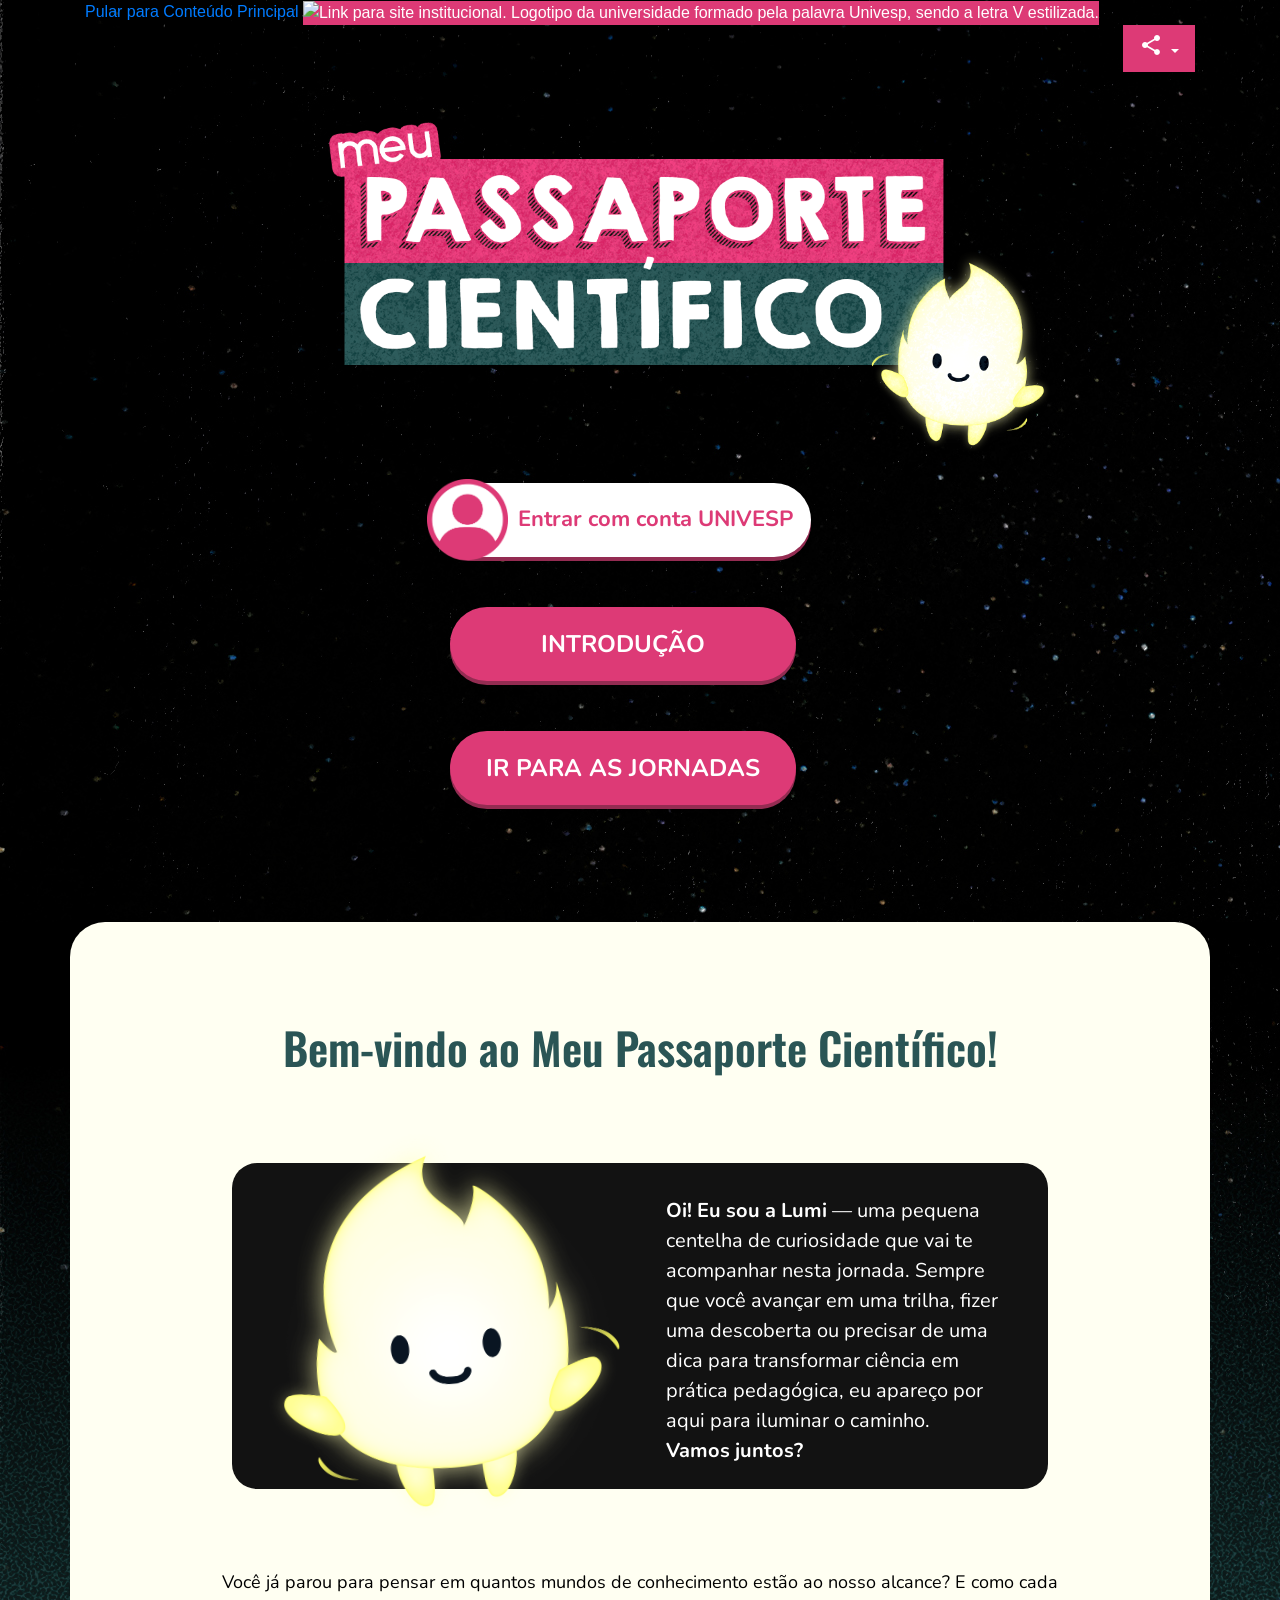
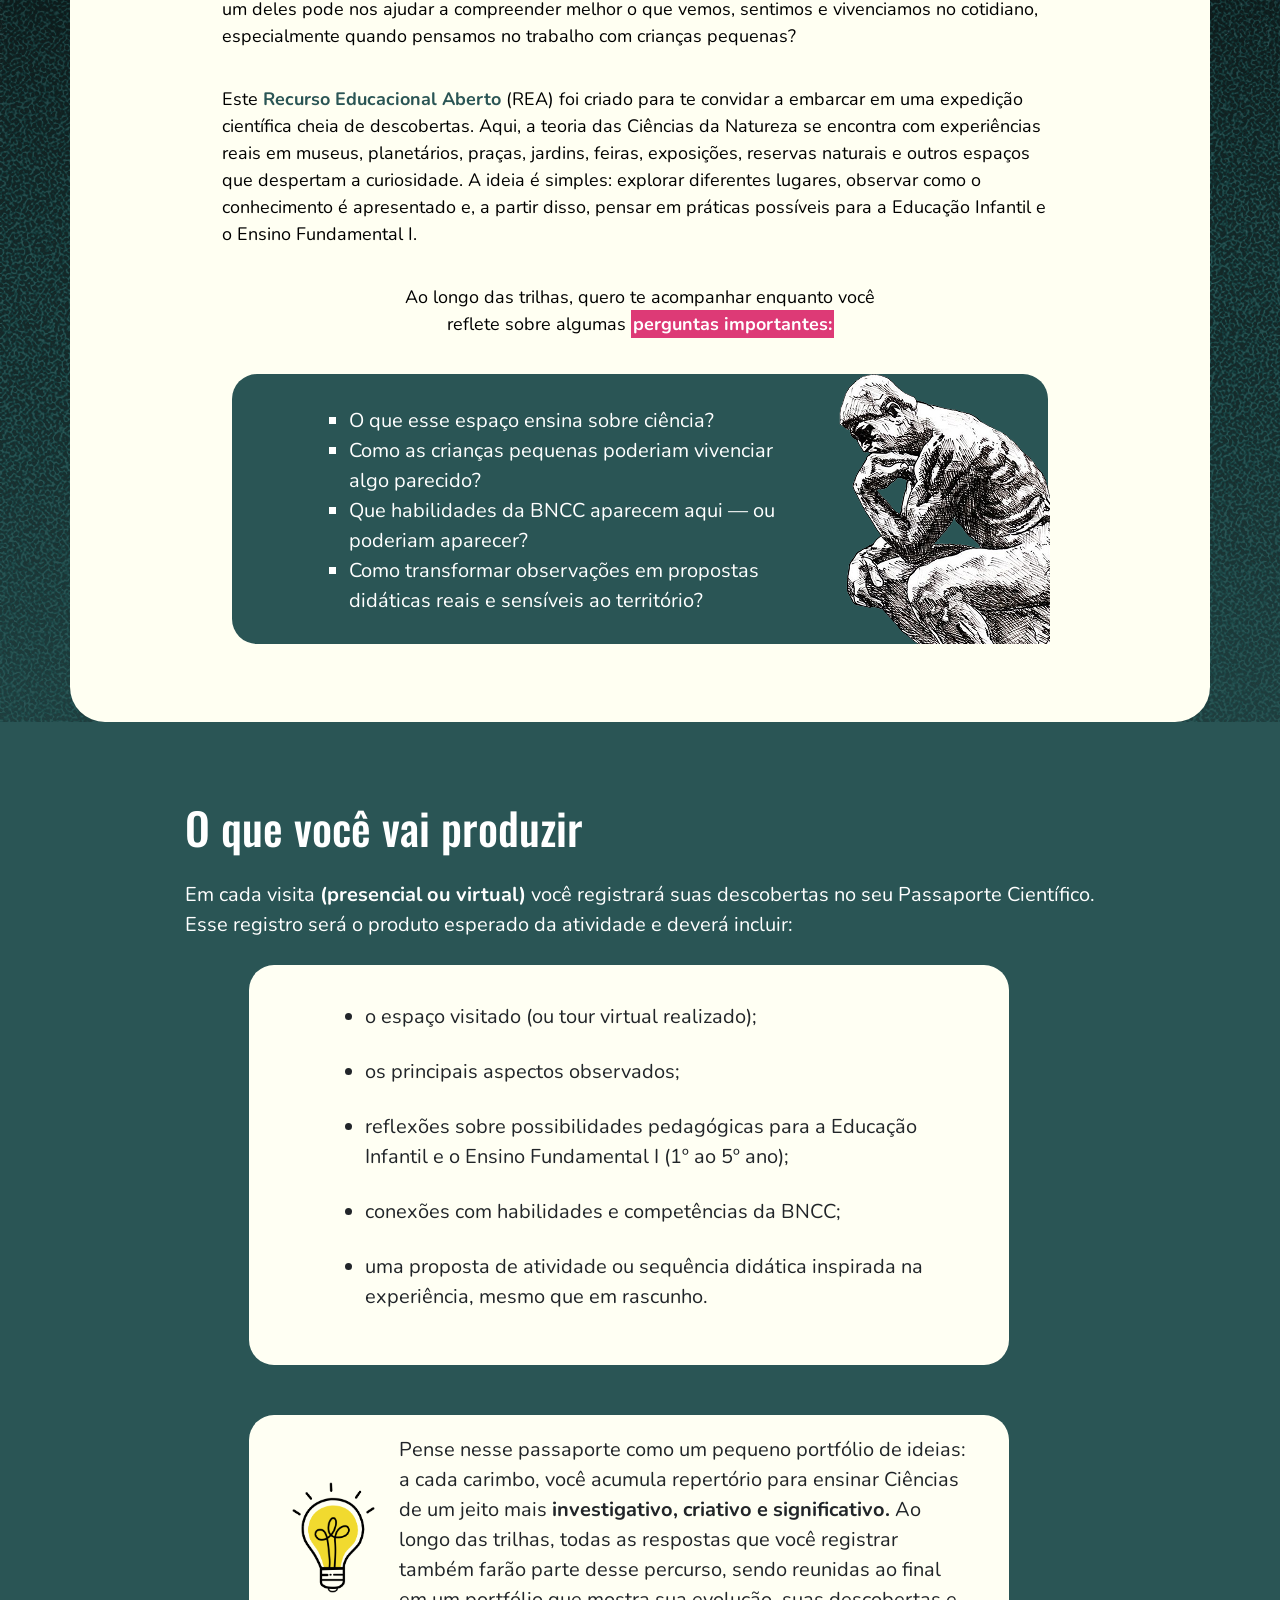
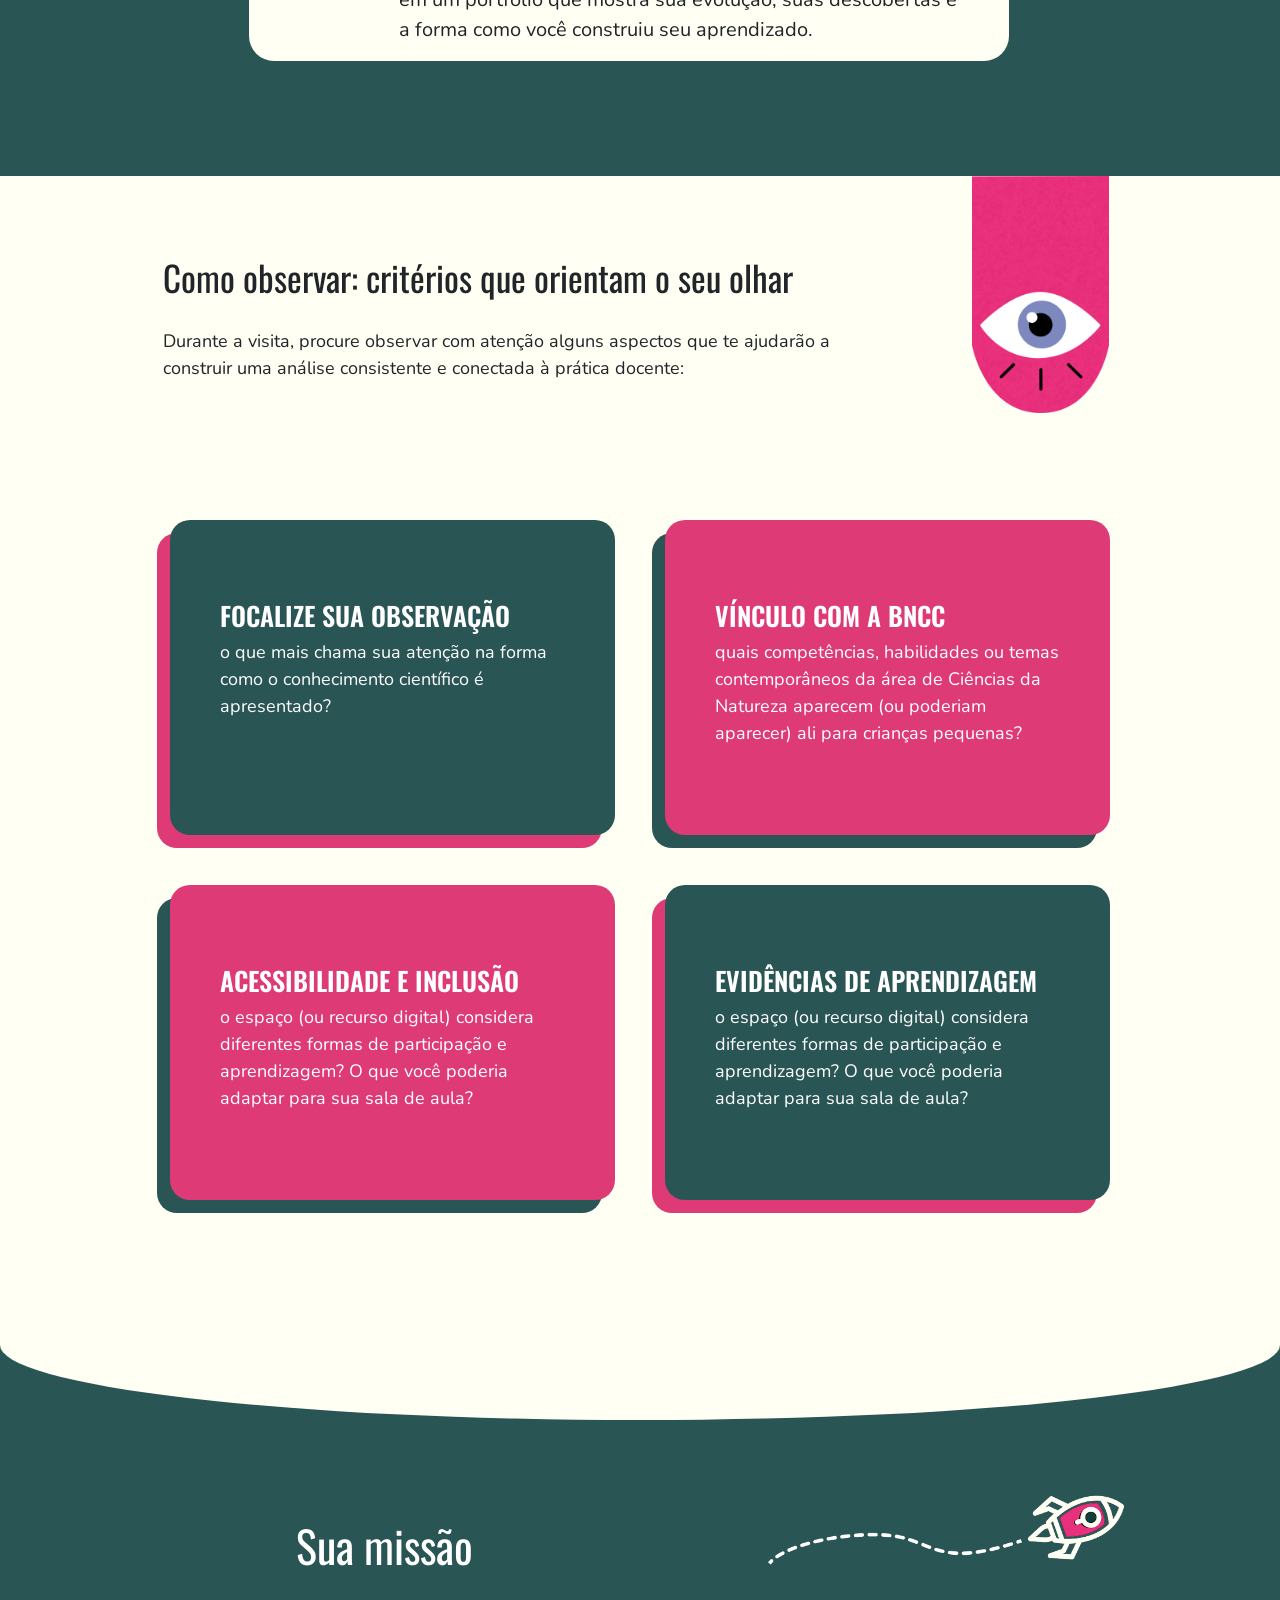
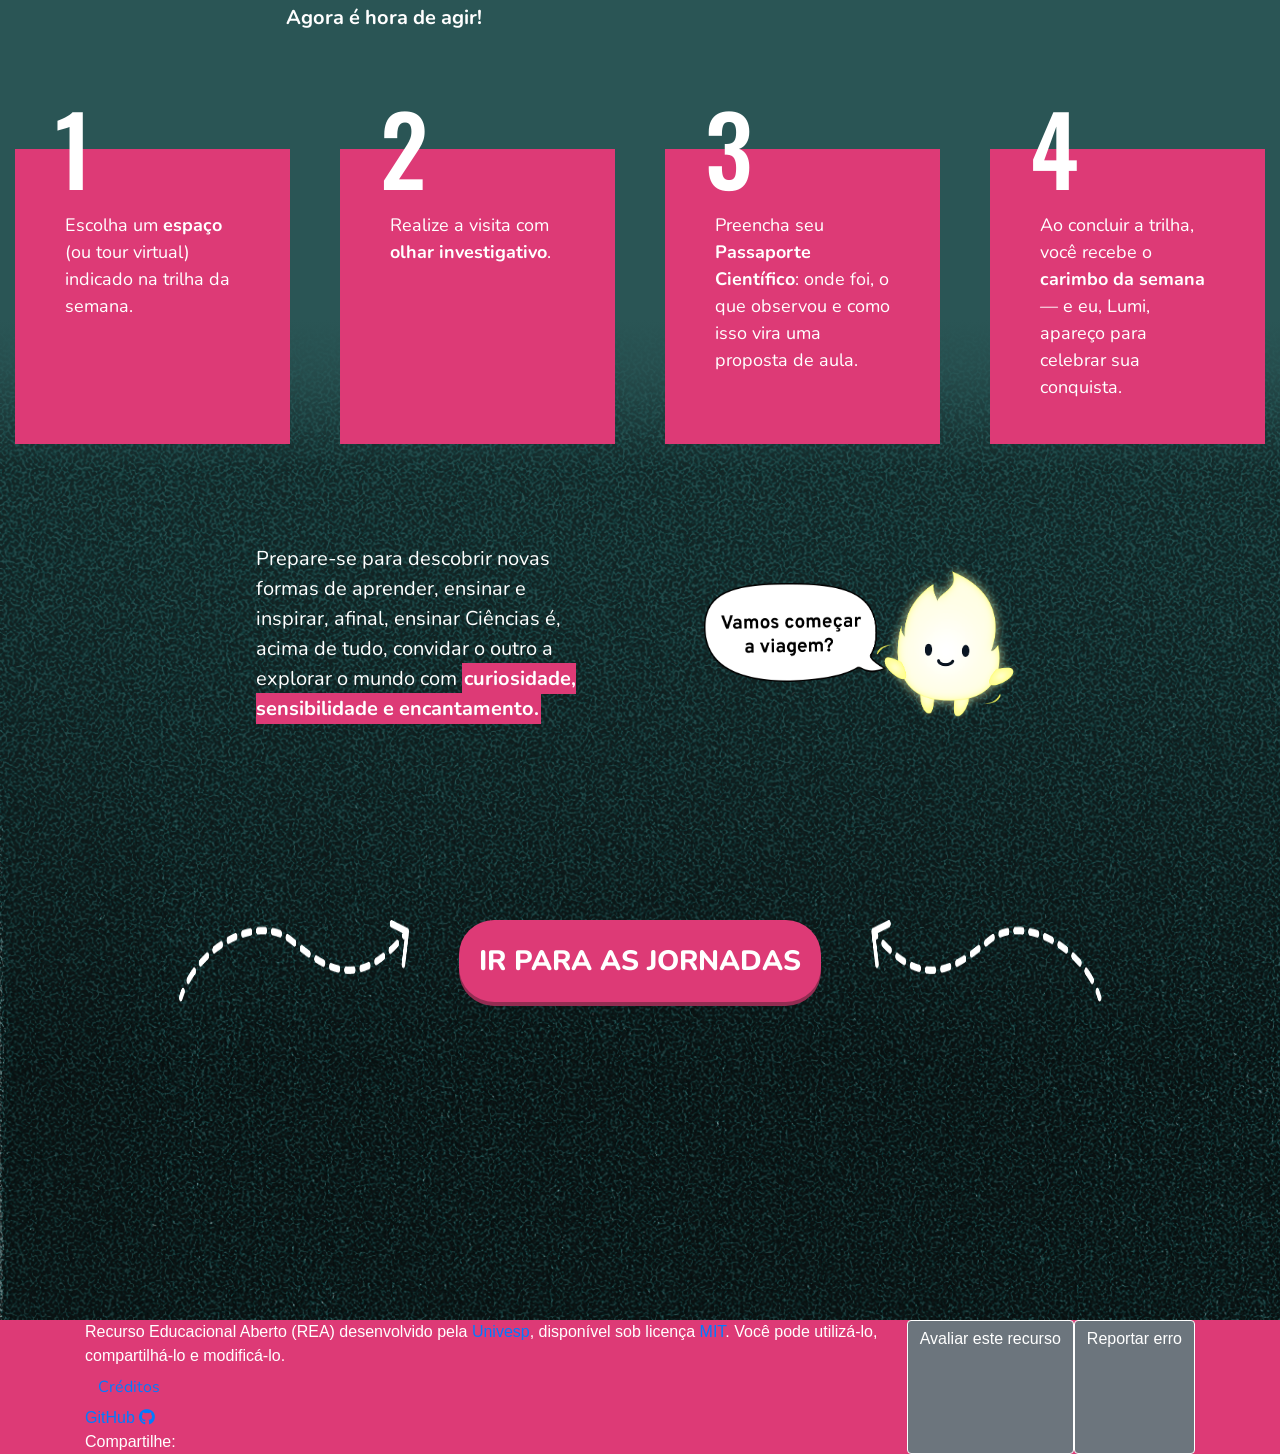
==== index.html @ 9812a824 "Ajuste no texto da página inicial" ====
<!DOCTYPE html>
<html lang="pt-br">
<head>
  <meta charset="utf-8">
  <meta http-equiv="X-UA-Compatible" content="IE=edge">
  <meta name="viewport" content="width=device-width, initial-scale=1">
  <meta property="og:image" content="assets/fb-share.png">
  <meta name="author" content="Univesp">

  <meta name="description" property="og:description"
  content="">

  <title>Univesp | Meu Passaporte Científico</title>

  <link rel="shortcut icon" href="https://apps.univesp.br/common/favicon.ico" type="image/x-icon"/>

  <!-- Arquivos Bootstrap -->
  <link rel="stylesheet" href="https://stackpath.bootstrapcdn.com/bootstrap/4.2.1/css/bootstrap.min.css" integrity="sha384-GJzZqFGwb1QTTN6wy59ffF1BuGJpLSa9DkKMp0DgiMDm4iYMj70gZWKYbI706tWS" crossorigin="anonymous">
  <link rel="stylesheet" href="https://code.jquery.com/ui/1.12.1/themes/smoothness/jquery-ui.css">

  <!-- Ícones por Font Awesome -->
  <link rel="stylesheet" href="https://use.fontawesome.com/releases/v5.6.3/css/all.css" integrity="sha384-UHRtZLI+pbxtHCWp1t77Bi1L4ZtiqrqD80Kn4Z8NTSRyMA2Fd33n5dQ8lWUE00s/" crossorigin="anonymous">
  <!-- Ícones por Material Icons -->
  <link href="https://fonts.googleapis.com/icon?family=Material+Icons" rel="stylesheet">

  <!-- Tipografia institucional por Google Fonts -->
  <link href="https://fonts.googleapis.com/css?family=Barlow:300,400,700|Open+Sans:400,400i,700,700i" rel="stylesheet">
  <link href="https://fonts.googleapis.com/css2?family=Nunito:ital,wght@0,200..1000;1,200..1000&display=swap" rel="stylesheet">
  <link href="https://fonts.googleapis.com/css2?family=Oswald:wght@200..700&display=swap" rel="stylesheet">

  <!-- Compartilhamento por jsSocials -->
  <link type="text/css" rel="stylesheet" href="https://cdn.jsdelivr.net/jquery.jssocials/1.4.0/jssocials.css" />
  <link type="text/css" rel="stylesheet" href="https://cdn.jsdelivr.net/jquery.jssocials/1.4.0/jssocials-theme-minima.css" />

  <!-- Animate CSS. Descomente se for utilizar. Caso contrário, remova. -->
  <!-- <link rel="stylesheet" href="https://apps.univesp.br/common/animate.css"> -->

  <!-- Custom CSS -->
  <link rel="stylesheet" href="https://apps.univesp.br/common/rea-geral-2.1.css">
  <!-- <link rel="stylesheet" href="../common/rea-geral-2.1.css">   -->
  <link rel="stylesheet" href="stylesheets/nav_footer.css">
  <link rel="stylesheet" href="stylesheets/main.css">

</head>

<body class="d-flex flex-column">

  <!-- Utilizar essa DIV caso o REA não se adapte a todos os tamanhos de tela -->
  <!-- <div class="esconder-tela-pequena"> -->

  <!-- Menu -->
  <!--///////////////////////////////////////////////////////////////
  Classe para nav
  - padrão => header estático
  - class="header-dinamico" => header possui posição fixa e é mostrado apenas quando a página está no topo (necessário ajustar padding ou margin superior e inferior do main).
  //////////////////////////////////////////////////////////////////-->
  <!-- <nav class="header-dinamico"> -->
  <nav id="navHeaderPaginaInicial">
    <div class="container">
      <!-- Logo -->
      <div class="logo">
        <a class="pularNavegacao" href="#conteudoPrincipal">Pular para Conteúdo Principal</a>
        <a href="https://univesp.br/" target="_blank">
          <img src="https://apps.univesp.br/common/traco-negativa.svg" alt="Link para site institucional. Logotipo da universidade formado pela palavra Univesp, sendo a letra V estilizada.">
          <!-- outras opções de img src: colorida-negativa.svg, traco-positiva.svg, traco-negativa.svg -->
        </a>
      </div>
      <!-- Compartilhamento -->
      <ul class="nav justify-content-end">
        <li class="nav-item dropdown">
          <a class="nav-link dropdown-toggle" data-toggle="dropdown" href="#" role="button" aria-haspopup="true" aria-expanded="false">
            <i class="material-icons" aria-label="Opções de Compartilhamento">share</i>
          </a>
          <div class="dropdown-menu dropdown-menu-right">
            <div class="sharing"></div>
          </div>
        </li>
      </ul>
    </div>
  </nav>

  <!-- Conteúdo -->
  <main id="conteudoPrincipal">
    <!-- Seu conteúdo -->

    <section id="introducao-inicio">
      <div class="container introducao-inicio__content">
        <img src="assets/introducao/titulo.png" alt="Logo Meu Passaporte Científico">

        <div class="botoes-inicio">
          <div class="botao-login-box">
            <button id="buttonFazerLogin">
              <img src="assets/introducao/icone_login.png" alt="ícone de login">
              <span>Entrar com conta UNIVESP</span>
            </button>
          </div>
          <button id="buttonIntroducao">Introdução</button>
          <button id="buttonJornadas" onclick="vaiParaTelaJornadas()">Ir Para as Jornadas</button>
        </div>
      </div>
    </section>

    <section id="introducao-bemVindo">
      <div class="container box-info">
        <h2>Bem-vindo ao Meu Passaporte Científico!</h2>

        <div class="box-explicativo">
          <img class="lumi-ilustra" src="assets/introducao/lumi_intro.png" alt="ilustração da Lumi">
          <p class="texto-lumi-intro"><b>Oi! Eu sou a Lumi</b> — uma pequena centelha de curiosidade que vai te acompanhar nesta jornada. Sempre que você avançar em uma trilha, fizer uma descoberta ou precisar de uma dica para transformar ciência em prática pedagógica, eu apareço por aqui para iluminar o caminho. 
          <br>
          <b>Vamos juntos?</b></p>
        </div>

        <p style="margin-top: 80px;">Você já parou para pensar em quantos mundos de conhecimento estão ao nosso alcance? E como cada um deles pode nos ajudar a compreender melhor o que vemos, sentimos e vivenciamos no cotidiano, especialmente quando pensamos no trabalho com crianças pequenas?</p>

        <p style="margin-top: 20px;">Este <span style="color: #2A5555; font-weight: bold;">Recurso Educacional Aberto</span> (REA) foi criado para te convidar a embarcar em uma expedição científica cheia de descobertas. Aqui, a teoria das Ciências da Natureza se encontra com experiências reais em museus, planetários, praças, jardins, feiras, exposições, reservas naturais e outros espaços que despertam a curiosidade. A ideia é simples: explorar diferentes lugares, observar como o conhecimento é apresentado e, a partir disso, pensar em práticas possíveis para a Educação Infantil e o Ensino Fundamental I.</p>

        <p style="margin-top: 20px; text-align: center; width: 50%;">Ao longo das trilhas, quero te acompanhar enquanto você reflete sobre algumas <span style="background-color: #DD3A76; color: #FFF; font-weight: bold; padding: 2px;">perguntas importantes:</span></p>

        <div class="box-explicativo" style="background-color: #2A5555; height: 291px; margin-top: 20px; gap: 0;">
          <ul class="lista-bemVindo">
            <li>O que esse espaço ensina sobre ciência?</li>
            <li>Como as crianças pequenas poderiam vivenciar algo parecido?</li>
            <li>Que habilidades da BNCC aparecem aqui — ou poderiam aparecer?</li>
            <li>Como transformar observações em propostas didáticas reais e sensíveis ao território?</li>
          </ul>
          <img class="ilustra-pensante" src="assets/introducao/pensante _intro.png" alt="">
        </div>
      </div>
    </section>

    <section id="introducao-oQueVoceVaiProduzir">
      <div class="section-content">
        <h2>O que você vai produzir</h2>
        <p>Em cada visita <b>(presencial ou virtual)</b> você registrará suas descobertas no seu Passaporte Científico. <br> Esse registro será o produto esperado da atividade e deverá incluir:</p>

        <div class="box-explicativo" id="box-1">
            <ul>
              <li>o espaço visitado (ou tour virtual realizado);</li>
              <li>os principais aspectos observados;</li>
              <li>reflexões sobre possibilidades pedagógicas para a Educação Infantil e o Ensino Fundamental I (1º ao 5º ano);</li>
              <li>conexões com habilidades e competências da BNCC;</li>
              <li>uma proposta de atividade ou sequência didática inspirada na experiência, mesmo que em rascunho.</li>
            </ul>
        </div>

        <div class="box-explicativo" id="box-2">
            <img class="icone-lampada" src="assets/introducao/lampada.png" alt="ícone lâmpada">
            <p>Pense nesse passaporte como um pequeno portfólio de ideias: a cada carimbo, você acumula repertório para ensinar Ciências de um jeito mais <b>investigativo, criativo e significativo.</b> Ao longo das trilhas, todas as respostas que você registrar também farão parte desse percurso, sendo reunidas ao final em um portfólio que mostra sua evolução, suas descobertas e a forma como você construiu seu aprendizado.</p>
        </div>
      </div>
    </section>

    <section id="introducao-criterios">
      <div class="section-content" id="sectionCriterios-content">
        <div class="criterios"> 
          <h2>Como observar: critérios que orientam o seu olhar</h2>
          <p>Durante a visita, procure observar com atenção alguns aspectos que te ajudarão a construir uma análise consistente e conectada à prática docente:</p>
        </div>
      </div>
      <div class="icone-box">
        <img class="icone-olho" src="assets/introducao/olho.png" alt="">
      </div>

      <div class="criterios-cards-container">
        <div class="criterios-cards-item">
          <h3>Focalize sua observação</h3>
          <p>o que mais chama sua atenção na forma como o conhecimento científico é apresentado?</p>
        </div>
        <div class="criterios-cards-item">
          <h3>Vínculo com a BNCC</h3>
          <p>quais competências, habilidades ou temas contemporâneos da área de Ciências da Natureza aparecem (ou poderiam aparecer) ali para crianças pequenas?</p>
        </div>
        <div class="criterios-cards-item">
          <h3>Acessibilidade e inclusão</h3>
          <p>o espaço (ou recurso digital) considera diferentes formas de participação e aprendizagem? O que você poderia adaptar para sua sala de aula?</p>
        </div>
        <div class="criterios-cards-item">
          <h3>Evidências de aprendizagem</h3>
          <p>o espaço (ou recurso digital) considera diferentes formas de participação e aprendizagem? O que você poderia adaptar para sua sala de aula?</p>
        </div>
      </div>
    </section>

    <section id="introducao-suaMissao"> 
      <div class="introducao-buraco"></div>

      <div class="sua-missao-header">
        <div class="sua-missao-header-column1">
          <h2>Sua missão</h2>
          <p>Agora é hora de agir!</p>
        </div>
        <div class="sua-missao-header-column2">
          <img src="assets/introducao/foguete_com_traco.png" alt="">
        </div>
      </div>

      <div class="sua-missao-cards-container">
        <div class="sua-missao-cards-item">
          <h3>1</h3>
          <p>Escolha um <b>espaço</b> (ou tour virtual) indicado na trilha da semana.</p>
        </div>
        <div class="sua-missao-cards-item">
          <h3>2</h3>
          <p>Realize a visita com <b>olhar investigativo</b>.</p>
        </div>
        <div class="sua-missao-cards-item">
          <h3>3</h3>
          <p>Preencha seu <b>Passaporte Científico</b>: onde foi, o que observou e como isso vira uma proposta de aula.</p>
        </div>
        <div class="sua-missao-cards-item">
          <h3>4</h3>
          <p>Ao concluir a trilha, você recebe o <b>carimbo da semana</b> — e eu, Lumi, apareço para celebrar sua conquista. </p>
        </div>
      </div>

      <div class="sua-missao-content-final-container">
        <p>Prepare-se para descobrir novas formas de aprender, ensinar e inspirar, afinal, ensinar Ciências é, acima de tudo, convidar o outro a explorar o mundo com <span style="background-color: #DD3A76; color: #FFF; font-weight: bold; padding: 2px;">curiosidade, sensibilidade e encantamento.</span></p>
        <img src="assets/introducao/balao_com_lumi.png" alt="">
      </div>

      <div class="botao-final-container">
        <img src="assets/introducao/seta.png" alt="">
         <button id="botaoFinalIntroducao">Ir para as jornadas</button> 
        <img src="assets/introducao/seta.png" alt="">
      </div>
    </section>

  </main>

  <!-- RODAPÉ -->
  
  <footer id="footer">
    <!-- components/footer.js -->
  </footer>

  <!-- Fim do rodapé -->

  <!-- Fim da div .esconder-tela-pequena
  Utilizar essa div caso o REA não se adapte a todos os formatos de tela -->
  <!-- </div> -->

  <!-- //////////////////////////////////////////////////////////
  AVISO =+960px
  Utilizar caso o REA possua limitações quanto aos tamanhos de tela
  Caso contrário, deletar
  ///////////////////////////////////////////////////////////////-->
  <!-- <div class= "container d-lg-none text-center">
    <div class="container">
      <a href="https://univesp.br/" target="_blank">
        <img src="https://apps.univesp.br/common/logo-univesp-positivo.svg" alt="Logo da Univesp" height="47px" width="135px" class='img-responsive center-block' style="margin-top:4rem">
      </a>
    </div>
    <img src='https://apps.univesp.br/common/aviso-tela.gif' alt="Computador Animado" height="117px" width="160px" class='img-responsive center-block' style="margin-top:3rem">
    <div style="margin-top:.5rem">
      <p>
        <font style=font-family:"Barlow" color="#3b78d1" 'text-center' size="10rem"><b>OPS!</b></font>
      </p>
      <p>
        <font style=font-family:"Verdana" "text-center" size="3rem">Visualize este recurso em um computador, em janela com largura mínima de 992px.</font>
      </p>
    </div>
  </div> -->

  <!-- CRÉDITOS -->
  <div class="modal fade creditos" id="creditos" tabindex="-1" role="dialog" aria-labelledby="exampleModalCenterTitle" aria-hidden="true">
    <!-- components/creditos.js -->
  </div>

  <!-- Arquivos Bootstrap -->
  <script src="https://code.jquery.com/jquery-3.3.1.min.js" integrity="sha256-FgpCb/KJQlLNfOu91ta32o/NMZxltwRo8QtmkMRdAu8=" crossorigin="anonymous"></script>
  <script src="https://code.jquery.com/ui/1.12.1/jquery-ui.js"></script>
  <script src="https://apps.univesp.br/common/jquery-ui-touch-punch.min.js"></script>
  <script src="https://cdnjs.cloudflare.com/ajax/libs/popper.js/1.14.6/umd/popper.min.js" integrity="sha384-wHAiFfRlMFy6i5SRaxvfOCifBUQy1xHdJ/yoi7FRNXMRBu5WHdZYu1hA6ZOblgut" crossorigin="anonymous"></script>
  <script src="https://stackpath.bootstrapcdn.com/bootstrap/4.2.1/js/bootstrap.min.js" integrity="sha384-B0UglyR+jN6CkvvICOB2joaf5I4l3gm9GU6Hc1og6Ls7i6U/mkkaduKaBhlAXv9k" crossorigin="anonymous"></script>

  <!-- jsSocials -->
  <script type="text/javascript" src="https://cdn.jsdelivr.net/jquery.jssocials/1.4.0/jssocials.min.js"></script>
  <script>
    var share = $(".sharing");
    var page_title = $(document).attr('title');
    var page_url = window.location.href;
    share.jsSocials({
      shares: [
        {
          share: "facebook",
          logo: "fab fa-facebook-f",
        },
        {
          share: "twitter",
          logo: "fab fa-twitter",
        },
        {
          share: "whatsapp",
          logo: "fab fa-whatsapp",
        },
      ],
      url: page_url,
      text: 'Confira o REA ' + page_title + '.',
      showLabel: false,
      showCount: false,
      shareIn: "popup",
    });
  </script>

  <!-- Componentes -->
  <script type="text/javascript" src="components/creditos.js"></script>
  <script type="text/javascript" src="components/footer.js"></script>

   <!-- Custom JS -->
   <script type="text/javascript" src="javascripts/index.js"></script>
   <script type="text/javascript" src="javascripts/events-components.js"></script>
 
</body>

</html>
---- stylesheets/nav_footer.css ----
/* HEADER */

#navHeaderPaginaInicial {
  background-image: url(../assets/arquivos_gerais_semanas/bg_inicio_encerramento.jpg);
}

nav .logo img {
  background-color: #DD3A76 !important;
  color: #fff;
}

/* Botão Pular para Conteúdo Principal */
nav .logo .pularNavegacao {}

/* Caixa do Logotipo + Botão de compartilhamento */
/* nav .logo img,
nav .nav-link  {
  background-color: red;
} */

/* Botão de compartilhamento */
nav .nav-link {
  background-color: #DD3A76 !important;
  color: #fff;
}
nav .nav-link:focus,
nav .nav-link:hover,
nav .nav-link[aria-expanded="true"] {
  background-color: #DD3A76 !important;
  color: #fff;
}

/* FOOTER */
/* Cores de fonte + contornos */
 footer, footer .sharing i {
  background-color: #DD3A76;
  color: #FFF;
}
footer .cred-rea>div:not(:first-child) {
  border-left-color: #FFF;
}
footer .aval-rea .btn-secondary {
  border-color: #FFF;
}
@media (max-width: 1199.98px) {
  footer .sharing i {
    background-color: transparent;
    color:  white;
  }
} 
footer .aval-rea .btn-secondary:hover,
footer .aval-rea .btn-secondary:focus {}

/* Cor do ícone de compartilhamento dentro dos círculos. Ajustar para mesma cor do fundo quando utilizado background diferente do padrão ou transparente. */
/* @media (max-width: 1199.98px) {
  footer .sharing i {
    color:  red;
  } */
---- stylesheets/main.css ----
p, li, ul, button {
  font-family: "Nunito", sans-serif;
}

h1, h2, h3, h4, h5, h6 {
  font-family: 'Oswald', sans-serif;
}

#introducao-inicio, #encerramento-nao-finalizado {
  background-image: url(../assets/arquivos_gerais_semanas/bg_inicio_encerramento.jpg);
  width: 100%;
  height: 850px;
}

.introducao-inicio__content {
  display: flex;
  flex-direction: column;
  justify-content: center;
  align-items: center;
}

.introducao-inicio__content > img {
  width: 65%;
  margin-left: 100px;
  margin-top: 50px;
}

.botoes-inicio {
  display: flex;
  flex-direction: column;
  gap: 50px 0;
  margin-top: 30px;
}

.botoes-inicio > button {
  font-family: "Nunito", sans-serif;
  font-size: 24px;
  width: 346px;
  height: 74px;
  border-radius: 50px;
  background-color: #DD3A76;
  color: #FFF;
  text-transform: uppercase;
  font-weight: bold;
  cursor: pointer;
  transition: all 0.2s ease;
  box-shadow: 0 4px 0 #942C52;
  border: none;
  outline: none;
}

.botoes-inicio > button:hover {
  transform: translateY(-2px);
  box-shadow: 0 6px 0 #942C52;
}

.botoes-inicio > button:active {
  transform: translateY(4px);
  box-shadow: 0 0 0 #942C52;
}

#buttonFazerLogin {
  display: flex;
  align-items: center;
}

#buttonFazerLogin > img {
  width: 22%;
  position: relative;
  left: -10px;
}

.botao-login-box { 
  margin-left: -5%;
}

.botao-login-box > button {
  font-family: "Nunito", sans-serif;
  font-size: 22px;
  width: 380px;
  height: 74px;
  border-radius: 50px;
  background-color: #FFF;
  color: #DD3A76;
  font-weight: bold;
  cursor: pointer;
  transition: all 0.2s ease;
  box-shadow: 0 4px 0 #942C52;
  border: none;
  outline: none;
}

.botao-login-box > button:hover {
  transform: translateY(-2px);
  box-shadow: 0 6px 0 #942C52;
}

.botao-login-box > button:active {
  transform: translateY(4px);
  box-shadow: 0 0 0 #942C52;
}

#introducao-bemVindo {
  background-image: url(../assets/introducao/bg1_intro.jpg);
  width: 100%;
  height: 1400px;
  display: flex;
  flex-direction: column;
  align-items: center;
  justify-content: center;
}

.box-info {
  width: 100%;
  height: 1400px;
  background-color: #FFFFF2;
  border-radius: 35px;
  padding: 100px;
  display: flex;
  flex-direction: column;
  align-items: center;
}

.box-info > h2 {
  font-size: 44px;
  color: #2A5555;
  font-weight: 600;
}

.box-explicativo {
  width: 815.8px;
  height: 326.92px;
  background-color: #121212;
  border-radius: 25px;
  margin-top: 80px;
  display: flex;
  align-items: center;
  justify-content: center;
  gap: 50px;
}

.box-explicativo > .lumi-ilustra {
  width: 352.81px;
  height: 385.76px;
  transform: rotate(-4.66deg);
}

.box-explicativo > .texto-lumi-intro {
  font-size: 20px;
  width: 350px;
  height: 269.93px;
  color: #FFF;
  margin-top: 25px;
}

.box-info > p{
  font-size: 18px;
  color: #000000;
  width: 89%;
}

.lista-bemVindo {
  list-style-type: square;
  font-family: "Nunito", sans-serif;
  font-size: 20px;
  color: #FFF;
  width: 500px;
  margin-top: 20px;
  margin-left: 50px;
}

.ilustra-pensante {
  width: 211px;
  height: 270px;
  position: relative;
  left: 30px;
}

#introducao-oQueVoceVaiProduzir {
  background-color: #2A5555;
  width: 100%;
  height: auto;
  padding: 80px 0 115px 0;
  display: flex;
  flex-direction: column;
  justify-content: center;
  align-items: center;
}

.section-content > h2 {
  font-size: 44px;
  color: #FFF;
  margin: 0 !important;
}

.section-content > p {
  color: #FFF;
  margin-top: 25px;
  font-size: 20px;
}

.section-content > .box-explicativo > ul {
  width: 80%;
}

.section-content > .box-explicativo > ul > li {
  font-size: 20px;
}

.section-content > .box-explicativo > ul > li:not(:last-child) {
  margin-bottom: 25px;
}

.icone-lampada {
  width: 12%;
}

#box-1 {
  background-color: #FFFFF3; 
  width: 760px; 
  height: 400px; 
  margin-top: 25px; 
  gap: 0; 
  margin-left: 7%;
}

#box-2 {
  background-color: #FFFFF3; 
  width: 760px; 
  height: auto; 
  margin-top: 50px; 
  gap: 0 20px; 
  margin-left: 7%; 
  display: flex;
}

#box-2 > p {
  font-size: 20px;
  width: 75%;
  margin-top: 20px;
}

#introducao-criterios {
  background-color: #FFFFF3;
  width: 100%;
  height: auto;
  padding: 80px 0 120px 0;
  display: flex;
  flex-direction: column;
  justify-content: center;
  align-items: center;
}

.icone-box{
  text-align: right;
  position: relative;
  left: 10%;
  bottom: 222px;
}

.icone-olho {
  width: 20%;
}

.criterios {
  margin-left: 10%;
}

.criterios > h2 {
  font-weight: 400;
  font-size: 35px;
}

.criterios > p{
  font-size: 18px;
  width: 65%;
  margin-top: 30px;
}

.criterios-cards-container {
  display: flex;
  flex-wrap: wrap;
  gap: 50px;
  justify-content: center;
  max-width: 1000px;
  margin: -115px auto 0 auto;
}

.criterios-cards-item {
  display: flex;
  flex-direction: column;
  width: calc(50% - 15px);
  max-width: 445px;
  height: 315px;
  padding: 80px 50px;
  border-radius: 20px;
  box-sizing: border-box;
}

.criterios-cards-item:nth-child(1), .criterios-cards-item:nth-child(4) {
  background-color: #2A5555;
  box-shadow: -13px 13px 0 0 #DD3A76;
}
.criterios-cards-item:nth-child(2), .criterios-cards-item:nth-child(3) {
  background-color: #DD3A76;
  box-shadow: -13px 13px 0 0 #2A5555;
}

.criterios-cards-item > h3 {
  color: #FFF;
  font-size: 26px;
  text-transform: uppercase;
  font-weight: 600;
}

.criterios-cards-item > p {
  color: #FFF;
  font-size: 18px;
}

#introducao-suaMissao {
  width: 100%;
  height: 1600px;
  position: relative;
  background-color: #2A5555;
  padding: 100px 0 0 0;
  display: flex;
  flex-direction: column;
}

#introducao-suaMissao::before {
  content: '';
  position: absolute;
  top: 0;
  left: 0;
  width: 100%;
  height: 100%;
  background: linear-gradient(
    rgba(42, 85, 85, 1) 600px, 
    rgba(42, 85, 85, 0.8) 650px,
    rgba(42, 85, 85, 0.4) 700px,
    rgba(42, 85, 85, 0) 750px  
  );
  z-index: 1;
  pointer-events: none;
}

#introducao-suaMissao::after {
  content: '';
  position: absolute;
  top: 0;
  left: 0;
  width: 100%;
  height: 100%;
  background-image: url(../assets/introducao/bg2_intro.jpg);
  background-size: cover;
  transform: scaleY(-1);
  z-index: 0;
}

.sua-missao-header {
  position: relative;
  z-index: 2;
  color: #FFF;
  display: flex;
  justify-content: space-between;
  width: 100%;
  margin-top: 100px;
}

.sua-missao-header-column1 {
  width: 60%;
  text-align: center;
}

.sua-missao-header-column1 > h2 {
  font-size: 44px;
  font-weight: 400;
}

.sua-missao-header-column1 > p {
  font-size: 20px;
  margin-top: 30px;
  font-weight: 700;
}

.sua-missao-header-column2 {
  width: 40%;
}

.sua-missao-header-column2 > img {
  width: 70%;
  margin-top: -50px;
}

.sua-missao-cards-container {
  display: flex;
  gap: 0 50px;
  z-index: 2;
  justify-content: center;
  margin-top: 100px;
}

.sua-missao-cards-item {
  background-color: #DD3A76;
  color: #FFF;
  width: 275px;
  height: 295px;
}

.sua-missao-cards-item > h3 {
  font-size: 6em;
  padding: 0 40px;
  margin-top: -60px;
}

.sua-missao-cards-item > p {
  font-size: 18px;
  padding: 0 50px;
}


.introducao-buraco {
  position: absolute;
  top: -100px;
  left: 0;
  width: 100%;
  height: 200px;
  background: #FFFFF3;
  border-radius: 0 0 100% 100% / 0 0 150px 150px;
  z-index: 10;
  pointer-events: none;
}

.sua-missao-content-final-container {
  z-index: 2;
  color: #FFF;
  display: flex;
  justify-content: center;
  gap: 0 10%;
  margin-top: 100px;
  align-items: center;
}

.sua-missao-content-final-container > p {
  font-size: 20px;
  width: 25%;
}

.sua-missao-content-final-container > img {
  width: 25%;
}

.botao-final-container {
  z-index: 2;
  display: flex;
  justify-content: center;
  gap: 0 50px;
  margin-top: 180px;
}

.botao-final-container > img {
  width: 18%;
}

.botao-final-container > img:last-child {
  transform: scaleX(-1);
}

.botao-final-container > button {
  outline: none;
  border: 0;
  background-color: #DD3A76;
  color: #FFF;
  text-transform: uppercase;
  font-size: 28px;
  padding: 20px;
  border-radius: 35px;
  cursor: pointer;
  font-weight: 800;
  transition: all 0.2s ease;
  box-shadow: 0 4px 0 #942C52;
}

.botao-final-container > button:hover {
  transform: translateY(-2px);
  box-shadow: 0 6px 0 #942C52;
}

.botao-final-container > button:active {
  transform: translateY(4px);
  box-shadow: 0 0 0 #942C52;
}


/* MEDIA QUERYS */
@media (max-width: 1199px) {
  .box-info {
    height: 1450px;
  }

  #introducao-bemVindo {
    height: 1440px;
  }
}
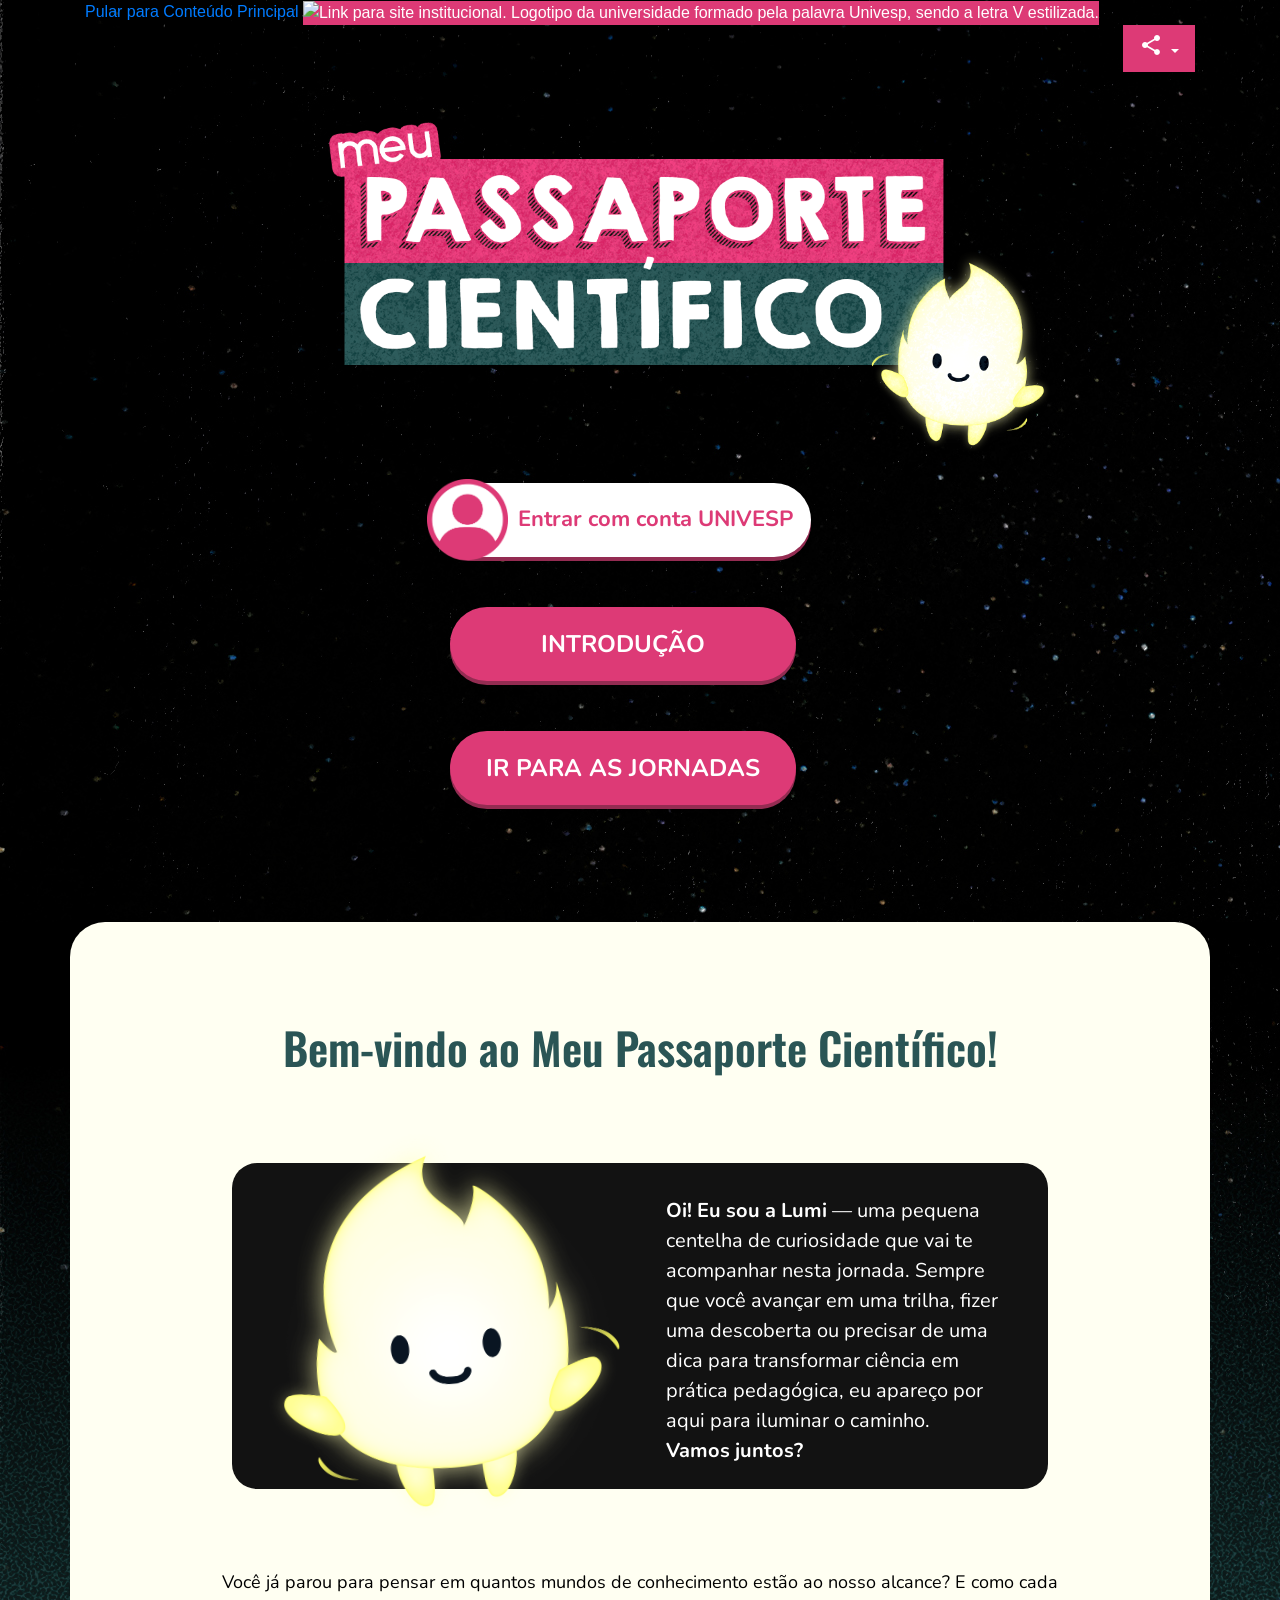
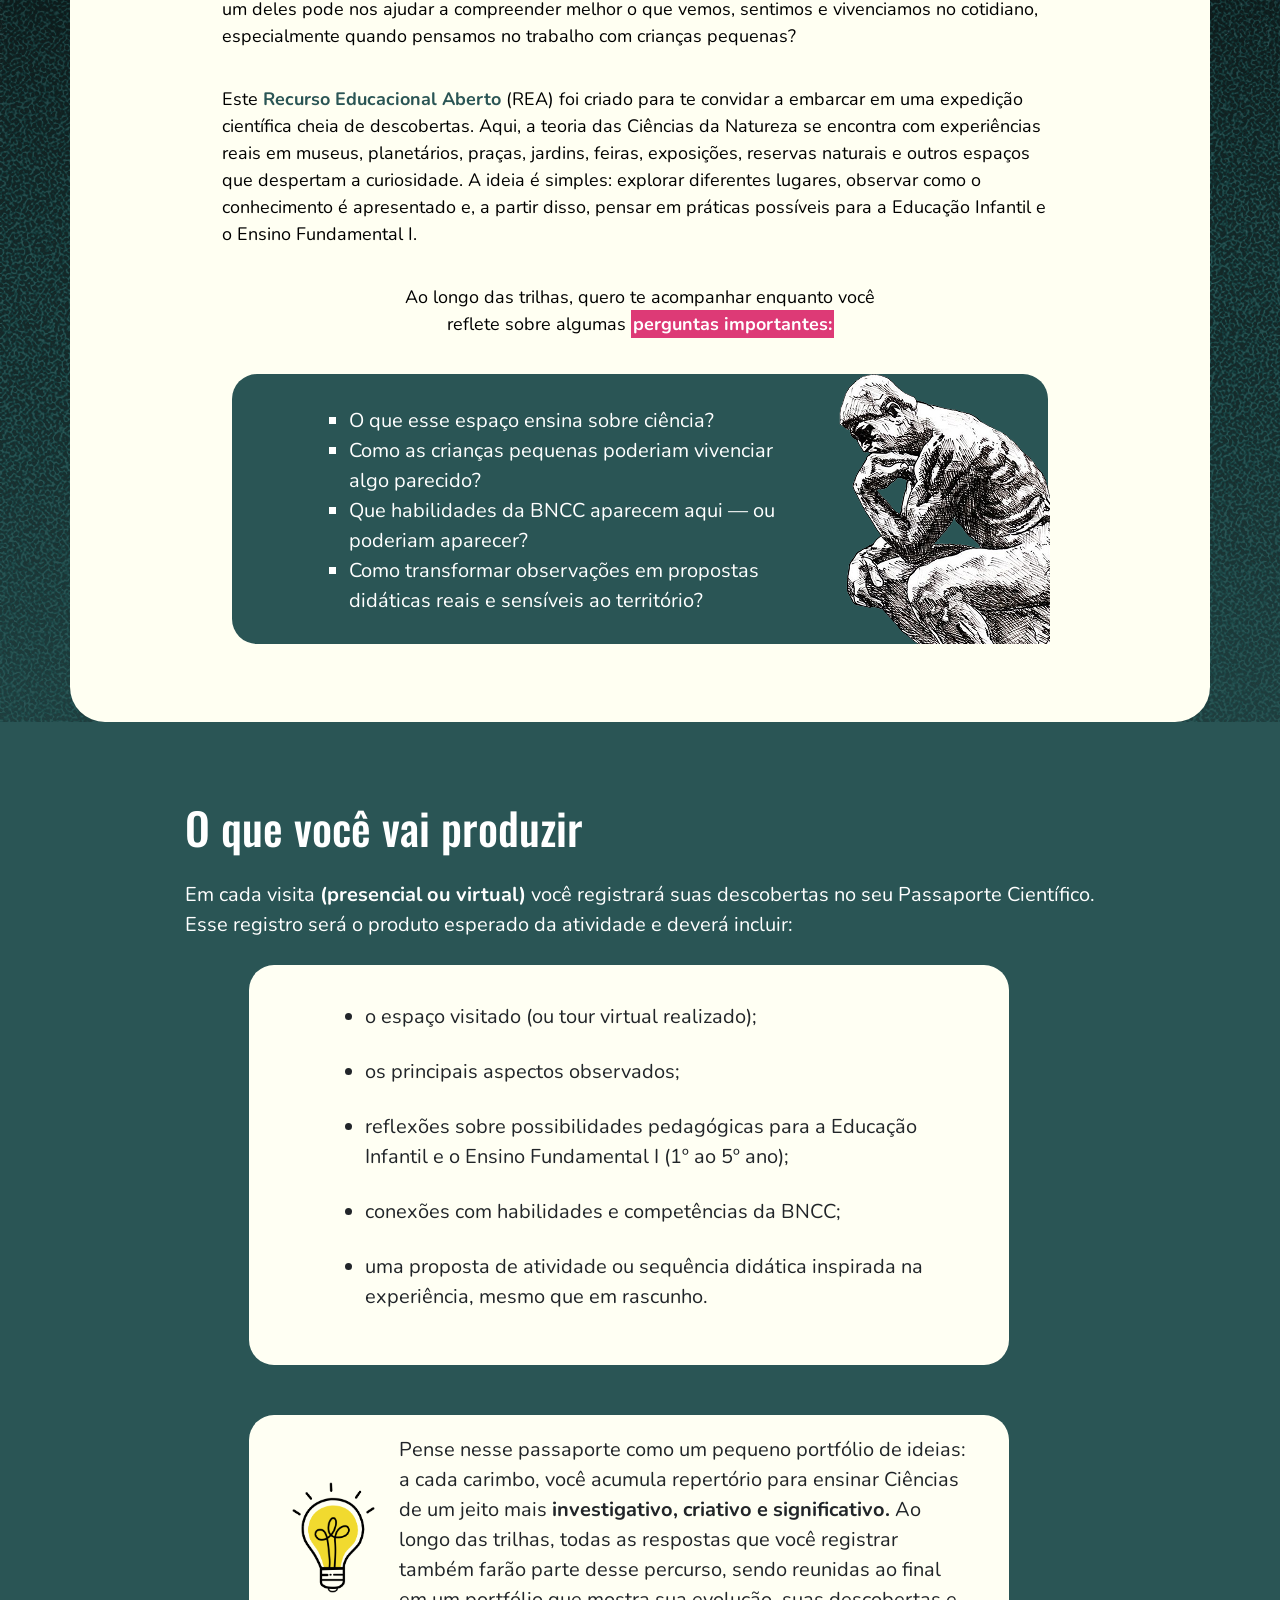
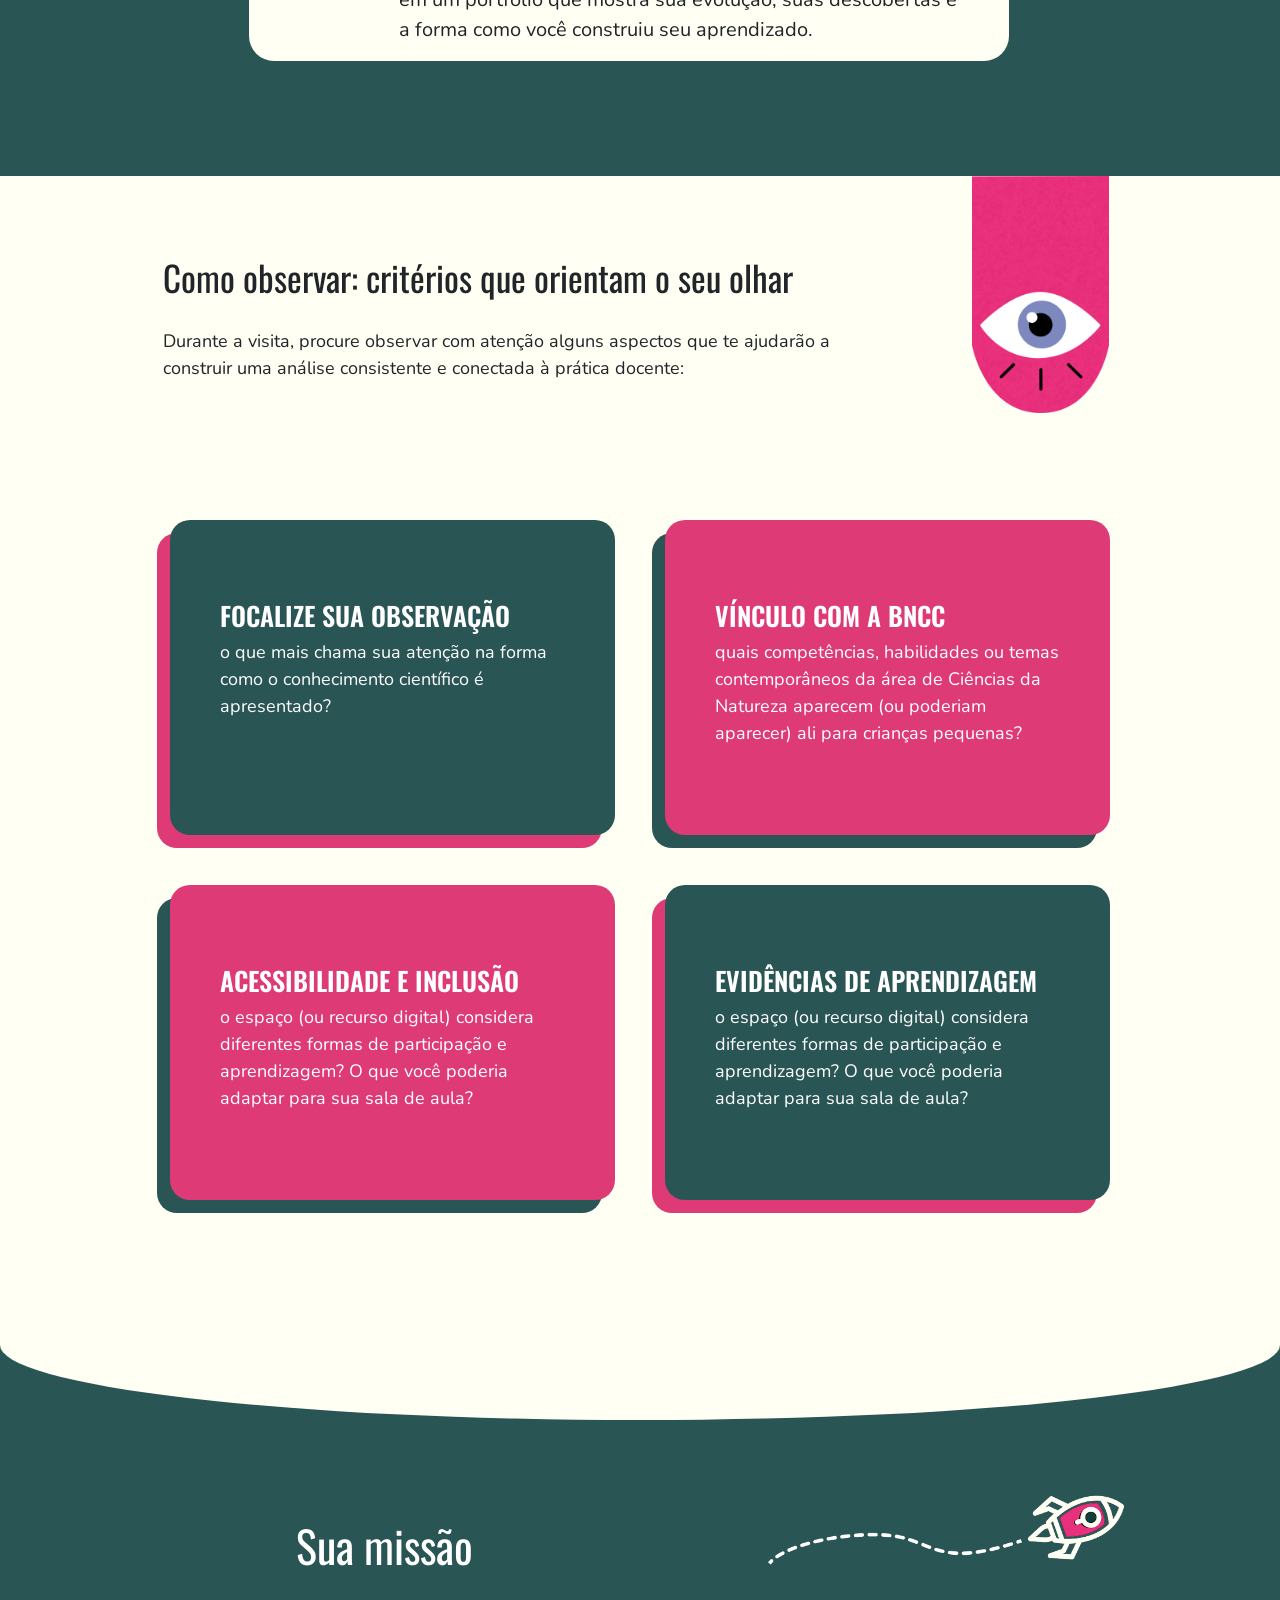
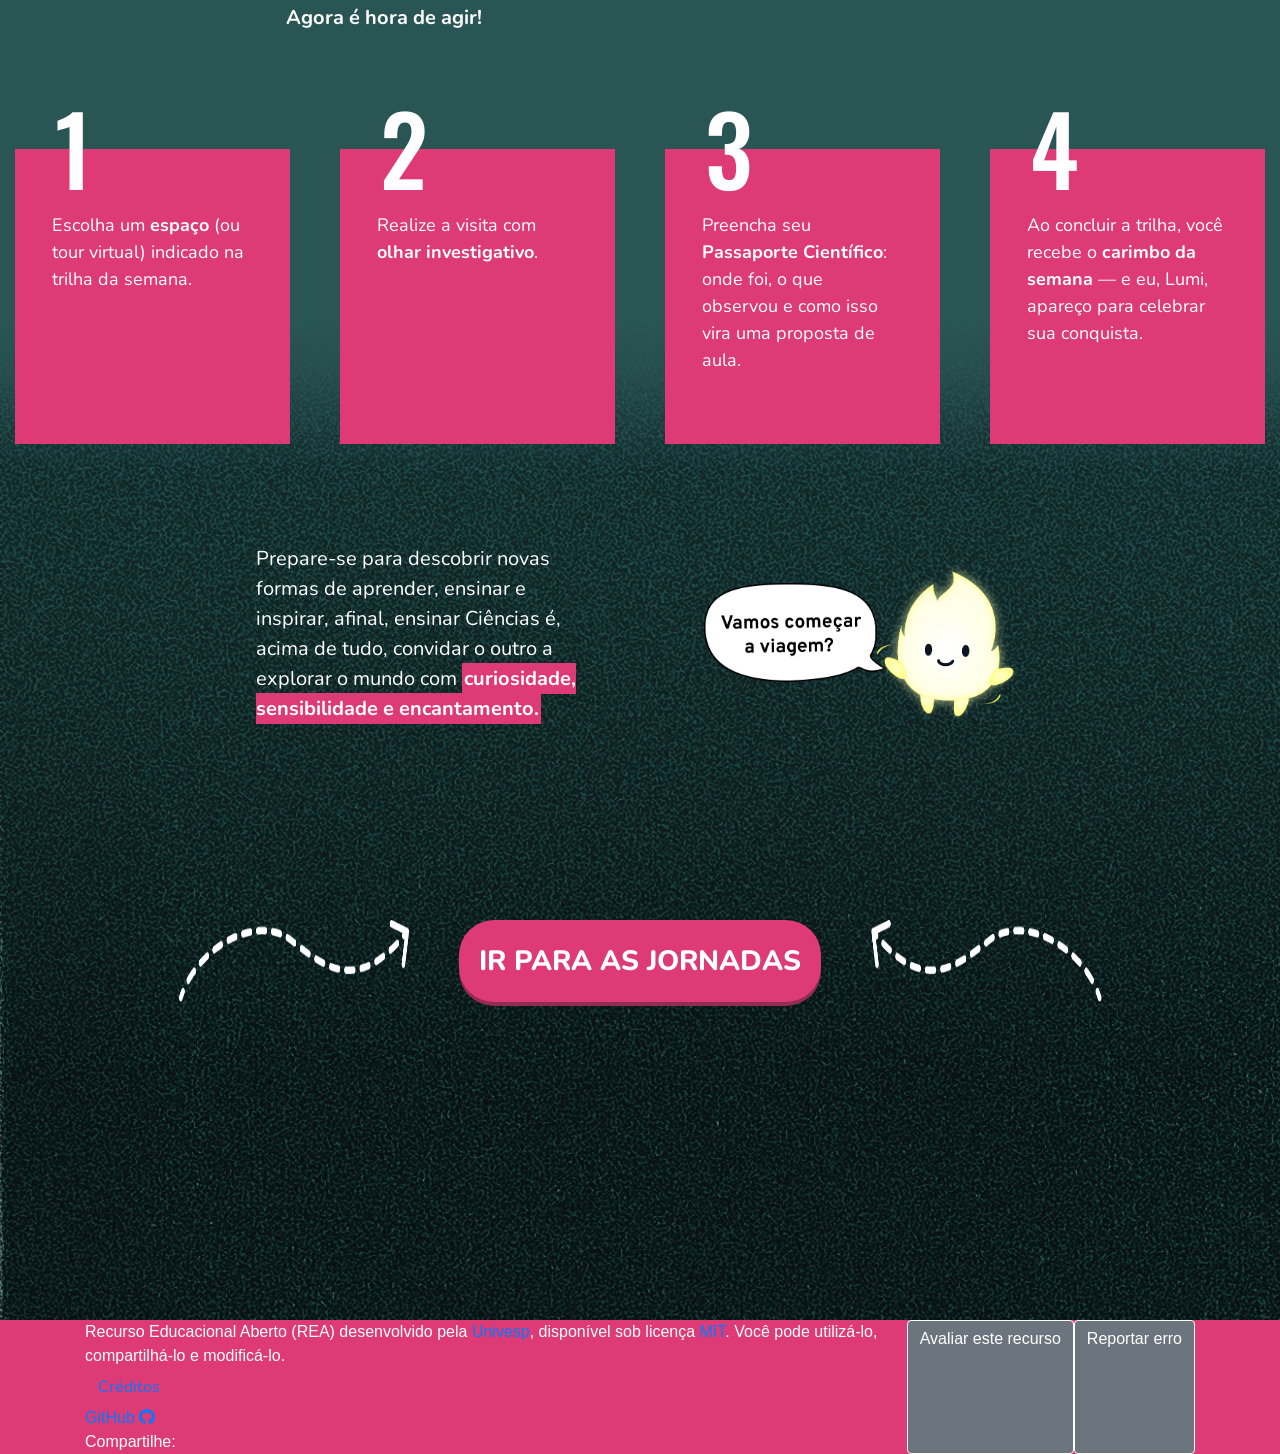
==== commit 7b06dc45: "finalizando versão mobile da aplicação" ====
--- a/index.html
+++ b/index.html
@@ -115,7 +115,7 @@
 
         <p style="margin-top: 20px;">Este <span style="color: #2A5555; font-weight: bold;">Recurso Educacional Aberto</span> (REA) foi criado para te convidar a embarcar em uma expedição científica cheia de descobertas. Aqui, a teoria das Ciências da Natureza se encontra com experiências reais em museus, planetários, praças, jardins, feiras, exposições, reservas naturais e outros espaços que despertam a curiosidade. A ideia é simples: explorar diferentes lugares, observar como o conhecimento é apresentado e, a partir disso, pensar em práticas possíveis para a Educação Infantil e o Ensino Fundamental I.</p>
 
-        <p style="margin-top: 20px; text-align: center; width: 50%;">Ao longo das trilhas, quero te acompanhar enquanto você reflete sobre algumas <span style="background-color: #DD3A76; color: #FFF; font-weight: bold; padding: 2px;">perguntas importantes:</span></p>
+        <p class="box-info-texto-final">Ao longo das trilhas, quero te acompanhar enquanto você reflete sobre algumas <span style="background-color: #DD3A76; color: #FFF; font-weight: bold; padding: 2px;">perguntas importantes:</span></p>
 
         <div class="box-explicativo" style="background-color: #2A5555; height: 291px; margin-top: 20px; gap: 0;">
           <ul class="lista-bemVindo">
@@ -130,7 +130,7 @@
     </section>
 
     <section id="introducao-oQueVoceVaiProduzir">
-      <div class="section-content">
+      <div class="section-content section-content-produzir">
         <h2>O que você vai produzir</h2>
         <p>Em cada visita <b>(presencial ou virtual)</b> você registrará suas descobertas no seu Passaporte Científico. <br> Esse registro será o produto esperado da atividade e deverá incluir:</p>
 
@@ -276,36 +276,12 @@
 
   <!-- jsSocials -->
   <script type="text/javascript" src="https://cdn.jsdelivr.net/jquery.jssocials/1.4.0/jssocials.min.js"></script>
-  <script>
-    var share = $(".sharing");
-    var page_title = $(document).attr('title');
-    var page_url = window.location.href;
-    share.jsSocials({
-      shares: [
-        {
-          share: "facebook",
-          logo: "fab fa-facebook-f",
-        },
-        {
-          share: "twitter",
-          logo: "fab fa-twitter",
-        },
-        {
-          share: "whatsapp",
-          logo: "fab fa-whatsapp",
-        },
-      ],
-      url: page_url,
-      text: 'Confira o REA ' + page_title + '.',
-      showLabel: false,
-      showCount: false,
-      shareIn: "popup",
-    });
-  </script>
 
   <!-- Componentes -->
   <script type="text/javascript" src="components/creditos.js"></script>
   <script type="text/javascript" src="components/footer.js"></script>
+
+  <script type="text/javascript" src="services/login-service.js"></script>
 
    <!-- Custom JS -->
    <script type="text/javascript" src="javascripts/index.js"></script>
--- a/stylesheets/nav_footer.css
+++ b/stylesheets/nav_footer.css
@@ -44,8 +44,8 @@
 }
 @media (max-width: 1199.98px) {
   footer .sharing i {
-    background-color: transparent;
-    color:  white;
+    background-color: white !important;
+    color:  #DD3A76 !important;
   }
 } 
 footer .aval-rea .btn-secondary:hover,
--- a/stylesheets/main.css
+++ b/stylesheets/main.css
@@ -416,7 +416,7 @@
 
 .sua-missao-cards-item > p {
   font-size: 18px;
-  padding: 0 50px;
+  padding: 0 37px;
 }
 
 
@@ -492,6 +492,12 @@
   box-shadow: 0 0 0 #942C52;
 }
 
+p.box-info-texto-final {
+  margin-top: 20px; 
+  text-align: center; 
+  width: 50%;
+}
+
 
 /* MEDIA QUERYS */
 @media (max-width: 1199px) {
@@ -502,4 +508,361 @@
   #introducao-bemVindo {
     height: 1440px;
   }
+}
+
+@media (max-width: 991px) {
+  #introducao-inicio,
+  .box-info {
+    height: auto;
+  }
+
+  .introducao-inicio__content > img {
+    width: 75%;
+  }
+
+  #introducao-bemVindo {
+    height: 1640px;
+  }
+
+  .botoes-inicio {
+    margin-left: 100px;
+  }
+  
+  .box-info > h2 {
+    font-size: 32px;
+  }
+
+  .box-info > p {
+    width: 100%;
+  }
+
+  .box-info:nth-child(1) {
+    margin-top: 150px;
+  }
+
+  .box-explicativo {
+    width: auto;
+  }
+
+  .box-explicativo > .lumi-ilustra {
+    width: 170px;
+    height: auto;
+  }
+
+  p.box-info-texto-final {
+    width: 65%;
+  }
+
+  .ilustra-pensante {
+    display: none;
+  }
+
+  .section-content-produzir {
+    margin-top: 100px;
+  }
+
+  .section-content-produzir > h2, .section-content-produzir > p {
+    margin-left: 3% !important;
+    width: 85%;
+  }
+
+  #box-1, #box-2 {
+    margin-left: 0;
+    width: 90%;
+    margin-left: auto;
+    margin-right: auto;
+  }
+
+  .criterios > h2 {
+    width: 60%;
+  }
+
+  .icone-box {
+    left: 0;
+    bottom: 292px;
+  }
+
+  .criterios-cards-item {
+    width: 75%;
+    max-width: 991px;
+    height: 260px;
+  }
+
+  #introducao-suaMissao {
+    height: 2000px;
+  }
+
+  .sua-missao-cards-container {
+    flex-direction: column;
+    gap: 80px 0;
+    align-items: center;
+  }
+
+  .sua-missao-cards-item {
+    height: 150px;
+    width: 80%;
+  }
+
+  .sua-missao-content-final-container > p {
+    width: 45%;
+  }
+
+  .sua-missao-content-final-container > img {
+    width: 30%;
+  }
+}
+
+@media (max-width: 767px) {
+  body {
+    overflow-x: hidden;
+  }
+
+  .introducao-inicio__content > img, .botoes-inicio {
+    margin-left: 30px;
+  }
+
+  .box-explicativo {
+    width: 500px;
+    height: auto;
+  }
+
+  .box-explicativo:nth-child(2) {
+    flex-direction: column;
+    gap: 0;
+  }
+
+  .box-explicativo > .lumi-ilustra {
+    width: 130px;
+  }
+
+  .box-info > h2 {
+    width: 500px;
+    text-align: center;
+  }
+
+  .box-info > p {
+    width: 450px;
+  }
+
+  .lista-bemVindo {
+    margin-left: 0;
+  }
+
+  p.box-info-texto-final {
+    width: 100% !important;
+  }
+
+  .box-info:nth-child(1) {
+    margin-top: 460px;
+  }
+
+  .section-content-produzir {
+    margin-top: 320px;
+  }
+
+  .criterios > h2 {
+    width: 65%;
+  }
+
+  .criterios > p {
+    width: 75%;
+  }
+
+  #box-1 {
+    height: auto;
+  }
+
+  .icone-box {
+    left: -10px;
+    bottom: 292px;
+  }
+
+  .criterios-cards-item {
+    padding: 45px 50px;
+    width: 80%;
+    height: 225px;
+  }
+
+  .sua-missao-header-column2 > img {
+    width: 90%;
+    margin-top: -20px;
+  }
+
+  .sua-missao-content-final-container {
+    flex-direction: column;
+    gap: 10% 0;
+  }
+
+  .sua-missao-content-final-container > p {
+    width: 80%;
+  }
+
+  .sua-missao-content-final-container > img {
+    width: 50%;
+  }
+
+  .botao-final-container {
+    margin-top: 110px;
+  }
+
+  .botao-final-container > button {
+    font-size: 25px;
+  }
+
+  .botao-final-container > img {
+    display: none;
+  }
+}
+
+@media (max-width: 609px) {
+  .criterios > p {
+    width: 80%;
+  }
+}
+
+@media (max-width: 575px) {
+  .criterios > p {
+    width: 95%;
+  }
+
+  .criterios > h2 {
+    width: 70%;
+  }
+
+  .criterios-cards-item {
+    width: 90%;
+  }
+
+  .icone-olho {
+    width: 15%;
+  }
+
+  .sua-missao-cards-item {
+    height: auto;
+  }
+}
+
+@media (max-width: 514px) {
+  .introducao-inicio__content > img, .botoes-inicio {
+    margin-left: 10px;
+  }
+
+  .introducao-inicio__content > img {
+    width: 100%;
+  }
+
+  .box-explicativo {
+    width: 450px;
+  }
+
+  p.box-info-texto-final {
+    width: 350px !important;
+  }
+
+  .section-content > h2 {
+    font-size: 38px;
+  }
+
+  .section-content > p {
+    font-size: 18px;
+  }
+
+  .section-content > .box-explicativo > ul > li:not(:last-child) {
+    margin-bottom: 10px;
+  }
+
+  .criterios > h2 {
+    width: 75%;
+  }
+}
+
+@media (max-width: 469px) {
+  .botao-login-box > button {
+    font-size: 20px;
+    width: 355px;
+    margin-left: 4%;
+  }
+
+  .botoes-inicio > button {
+    font-size: 20px;
+    width: 330px;
+    height: 65px;
+  }
+
+  .box-explicativo {
+    width: 375px;
+  }
+
+  .box-explicativo > .texto-lumi-intro {
+    font-size: 18px;
+    width: 330px;
+    height: auto;
+  }
+
+  .box-info > h2 {
+    width: 375px;
+  }
+
+  .box-info > p {
+    width: 350px;
+  } 
+
+  .lista-bemVindo {
+    font-size: 18px;
+  }
+
+  .section-content > h2 {
+    font-size: 32px;
+  }
+
+  .section-content > .box-explicativo > ul > li {
+    font-size: 18px;
+  }
+
+  #box-2 > p {
+    font-size: 18px;
+  }
+
+  .criterios-cards-container {
+    margin-top: -70px;
+  }
+
+  .criterios-cards-item {
+    width: 90%;
+    height: auto;
+    padding: 45px 20px;
+  }
+
+  .criterios-cards-item > h3 {
+    width: 300px;
+    font-size: 24px;
+  }
+
+  .criterios > h2 {
+    width: 80%;
+  } 
+
+  .icone-box {
+    bottom: 318px;
+  }
+
+  .criterios > h2 {
+    font-size: 31px;
+  }
+
+  #introducao-suaMissao {
+    height: 2080px;
+  }
+
+  .sua-missao-content-final-container > img {
+    width: 65%;
+  }
+
+  .botao-final-container {
+    margin-top: 75px;
+  }
+
+  .botao-final-container > button {
+    font-size: 20px;
+  }
 }
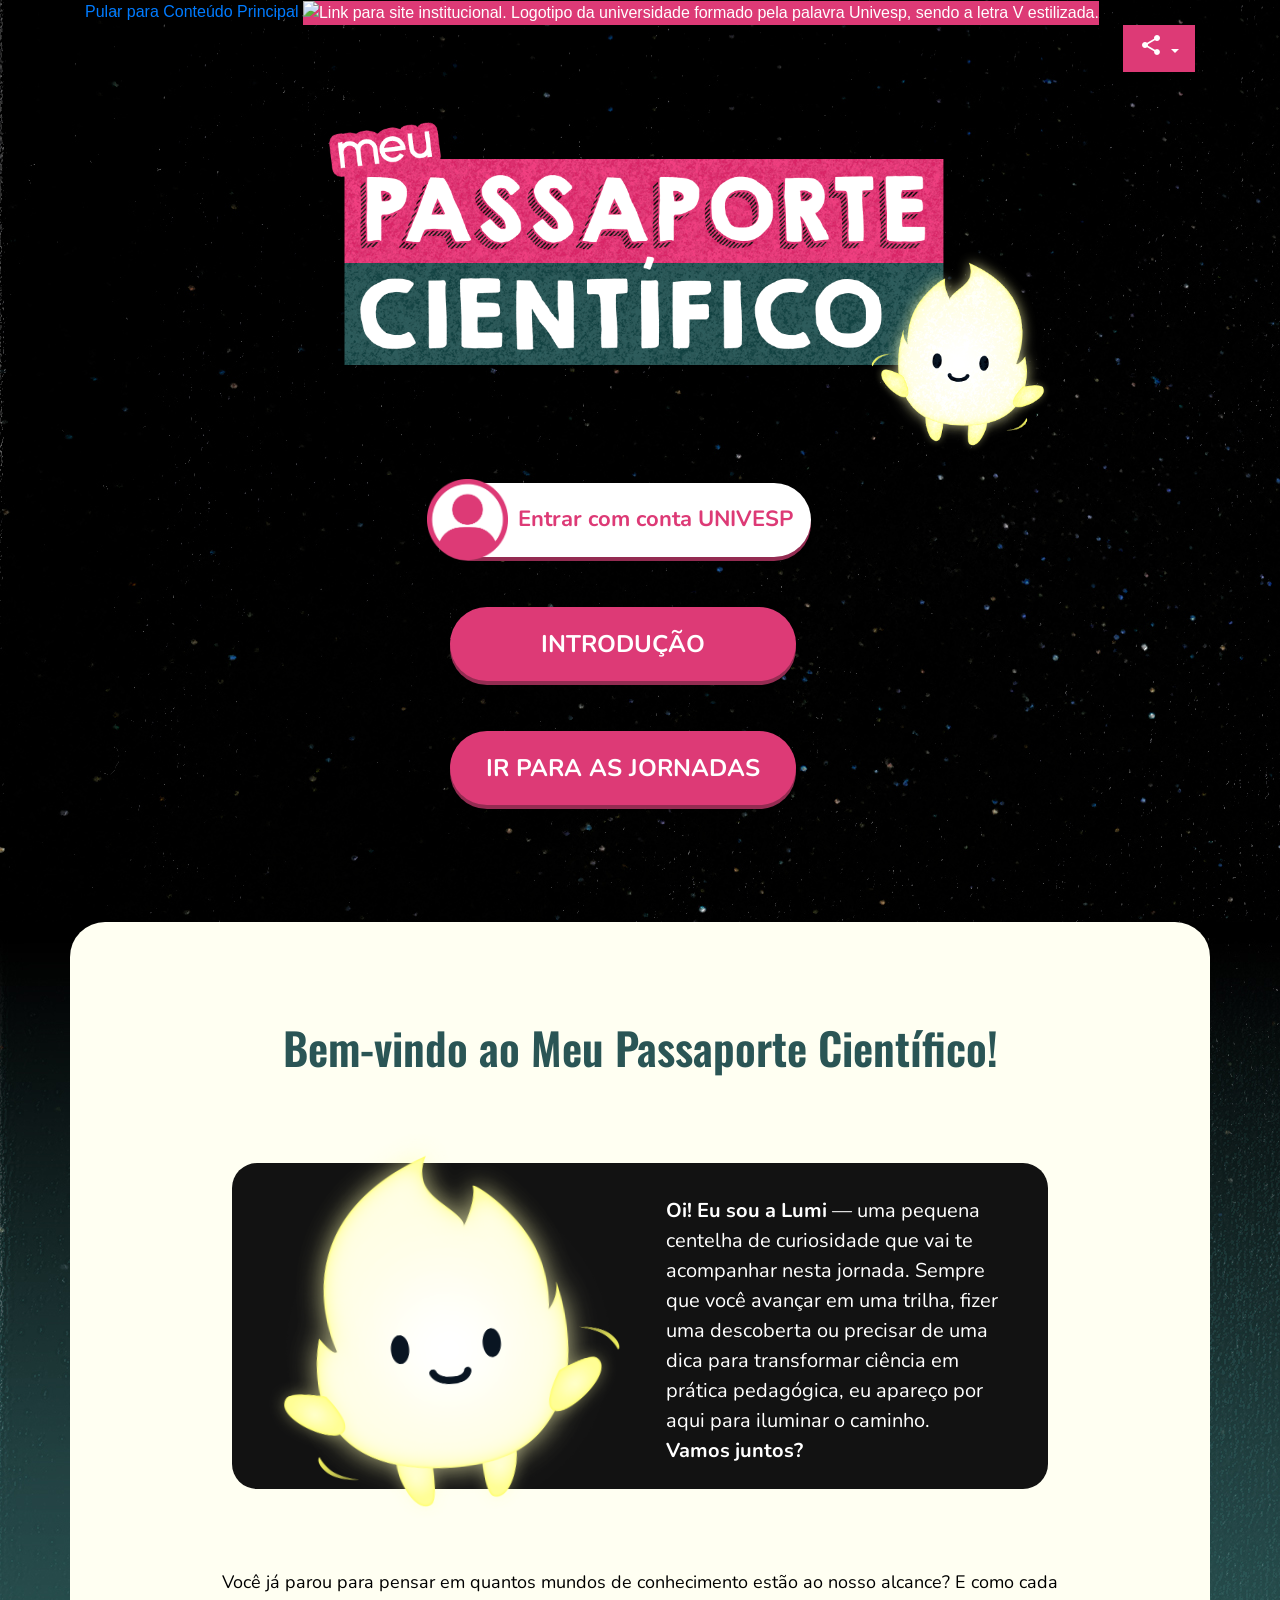
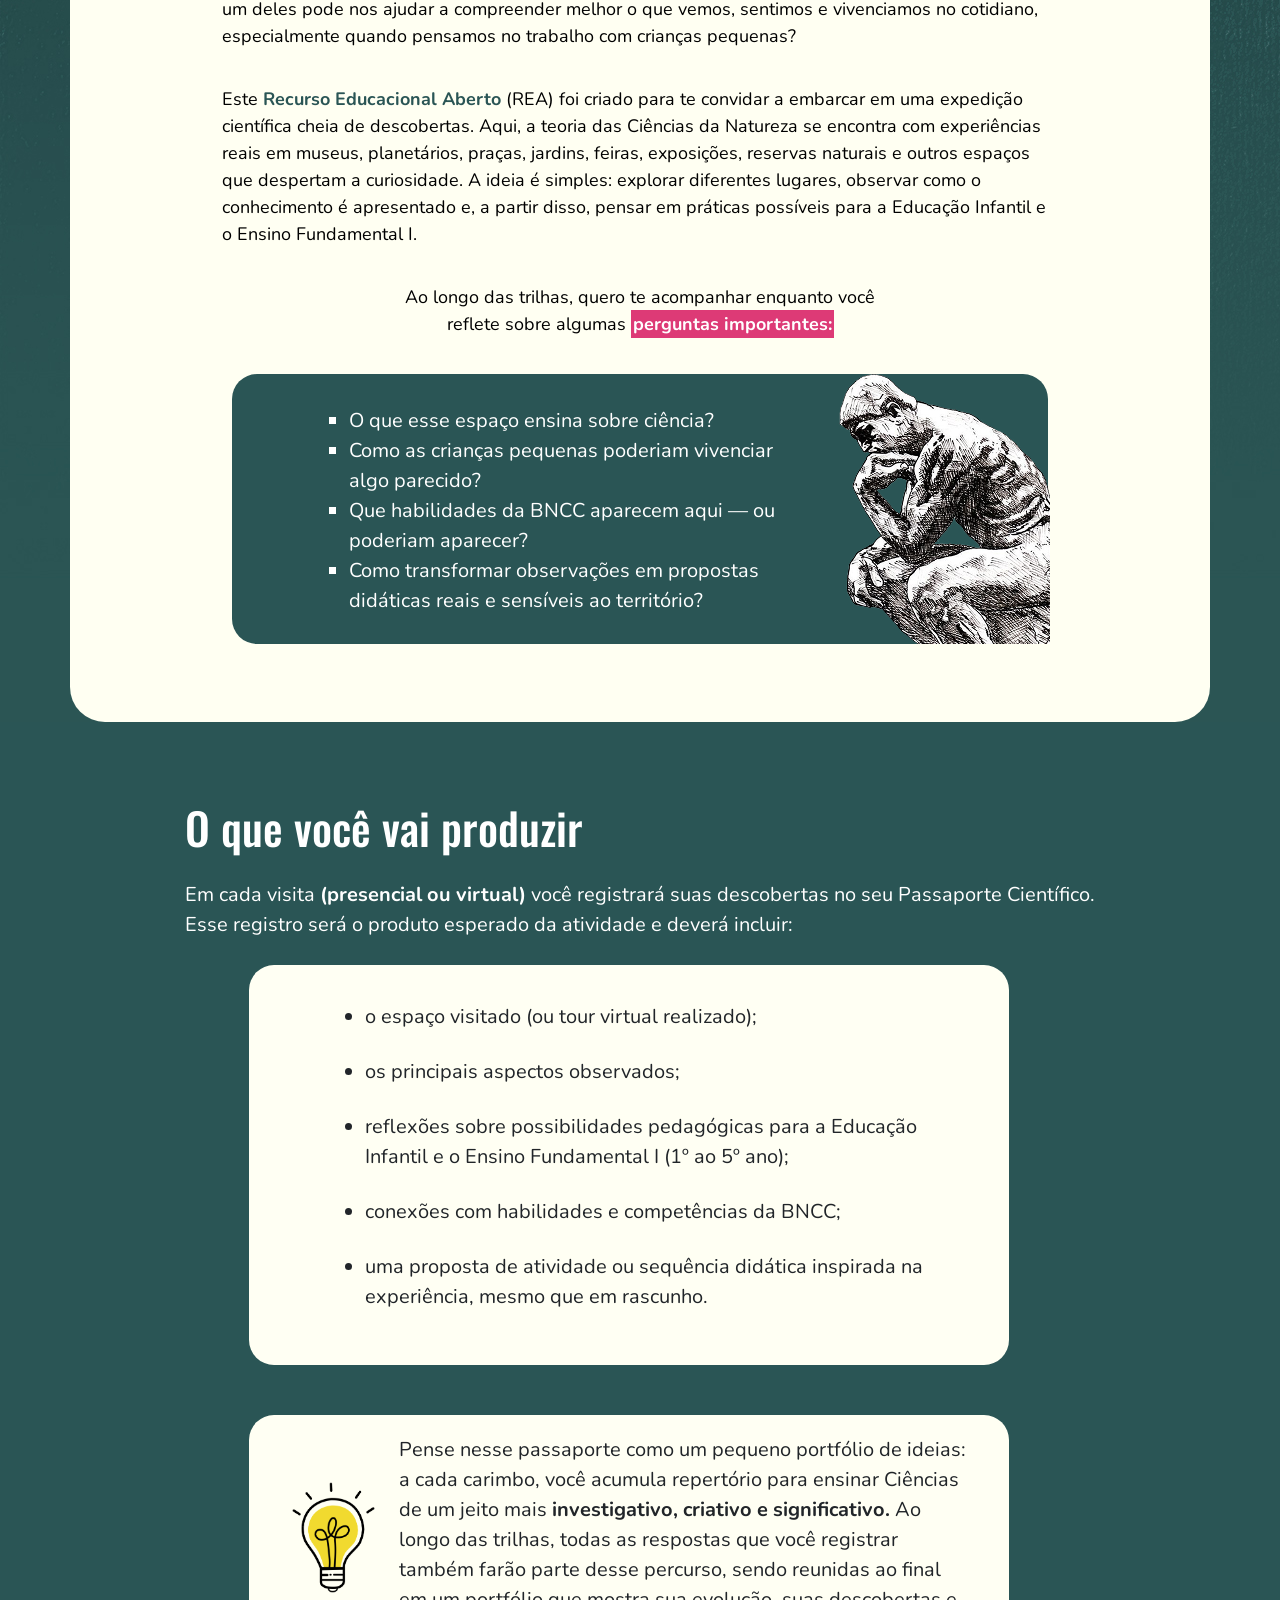
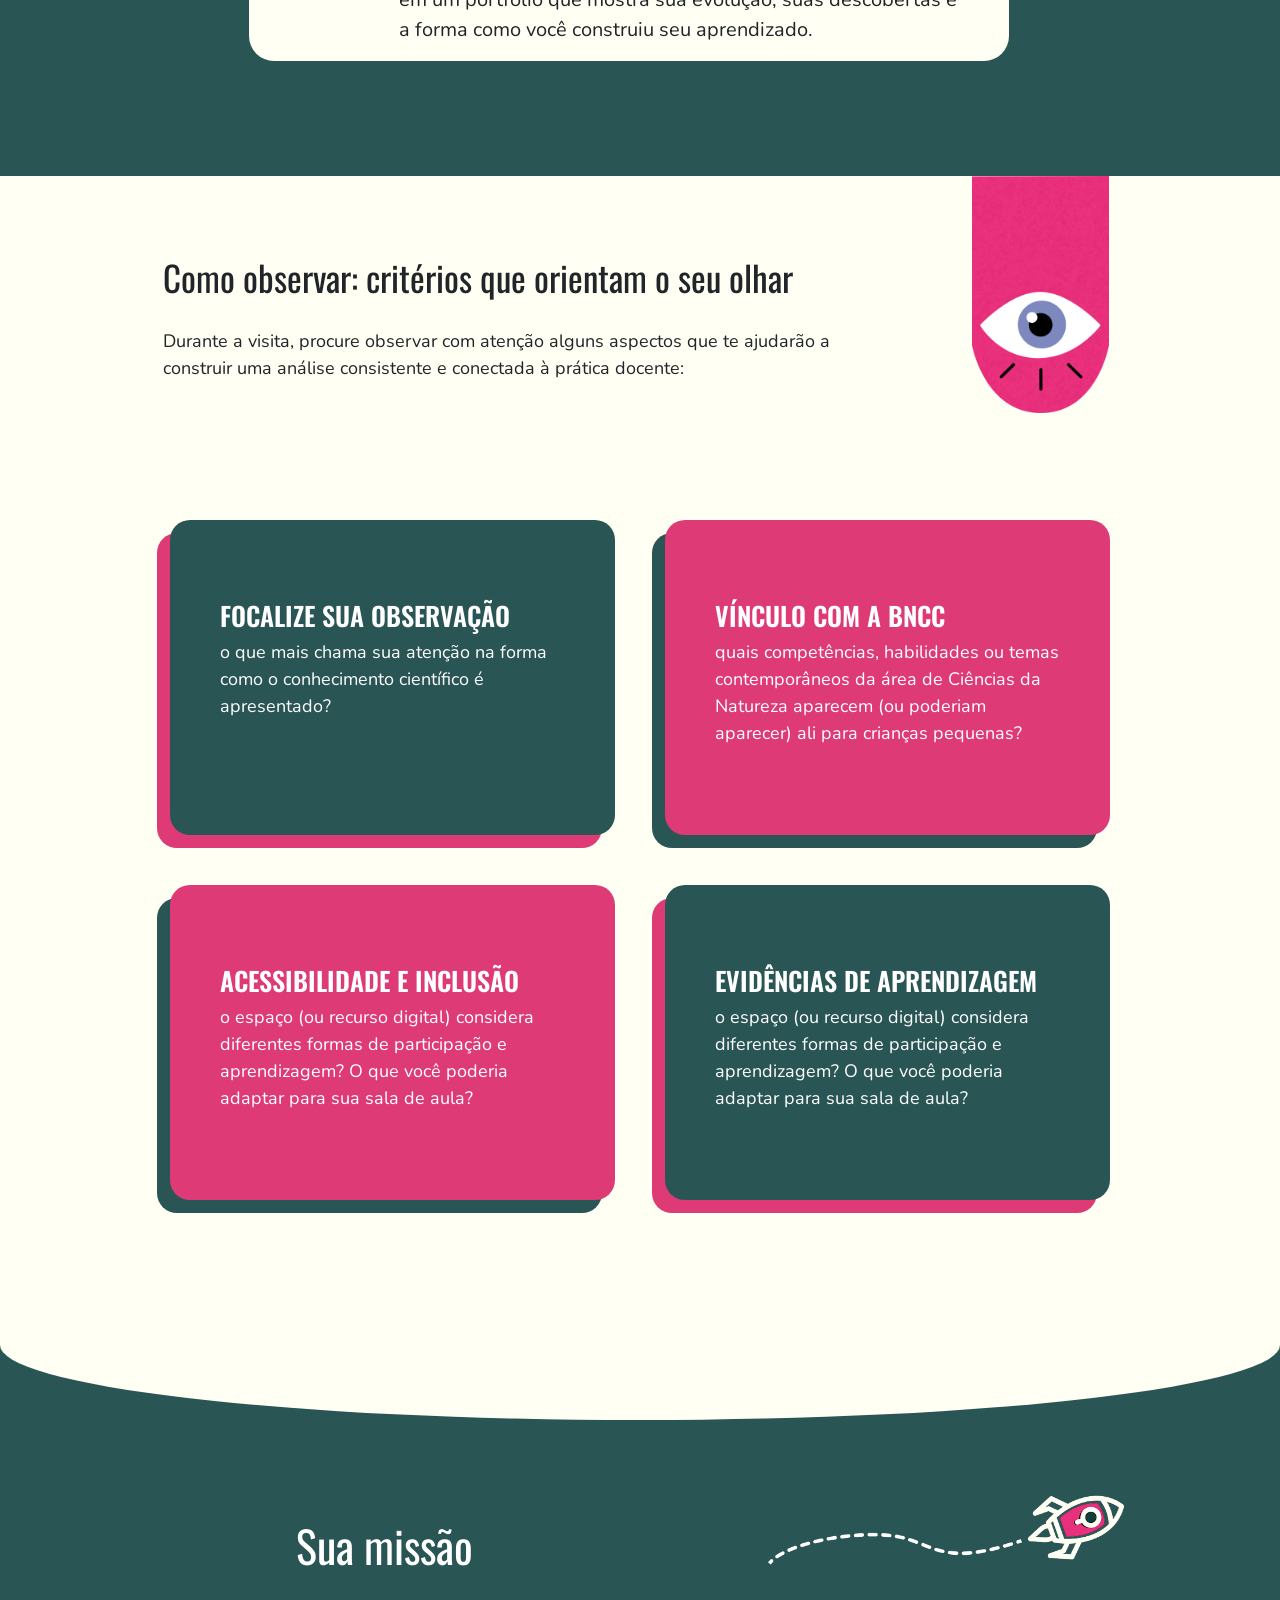
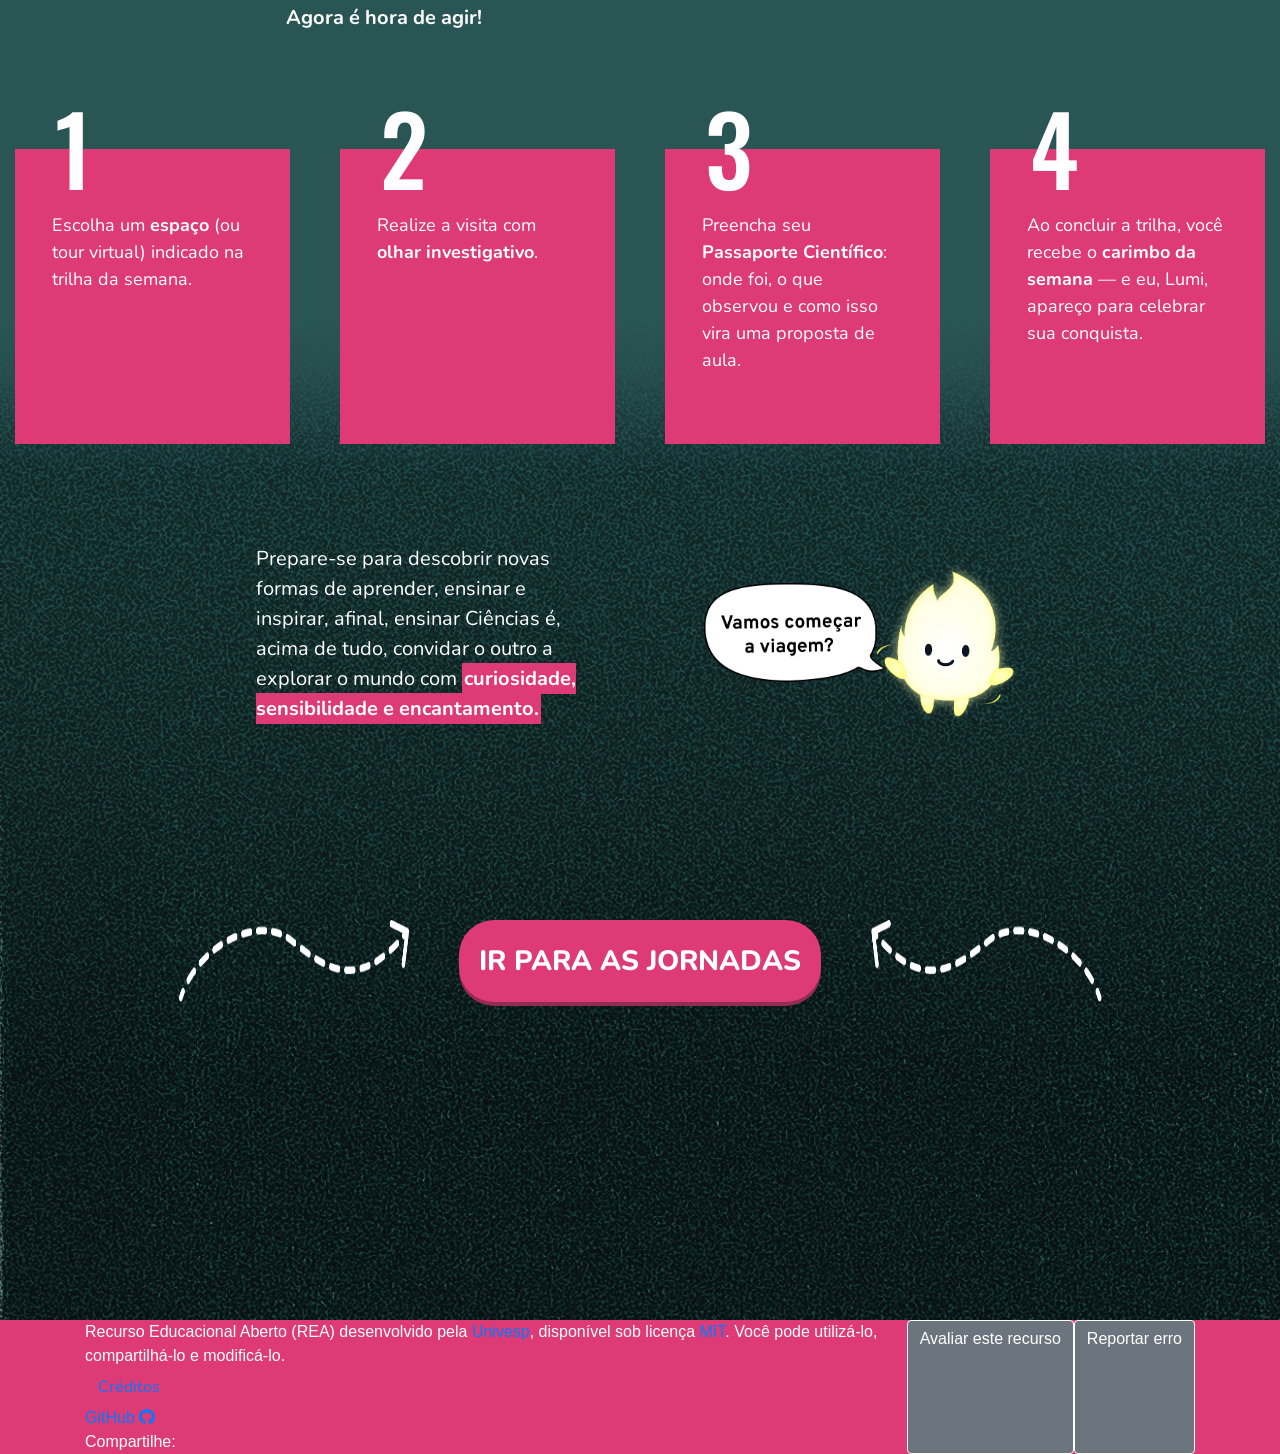
==== commit faef5f08: "Ajustes implementados pós revisão da equipe" ====
--- a/index.html
+++ b/index.html
@@ -40,6 +40,7 @@
   <!-- <link rel="stylesheet" href="../common/rea-geral-2.1.css">   -->
   <link rel="stylesheet" href="stylesheets/nav_footer.css">
   <link rel="stylesheet" href="stylesheets/main.css">
+  <link rel="stylesheet" href="stylesheets/global.css">
 
 </head>
 
@@ -95,7 +96,7 @@
             </button>
           </div>
           <button id="buttonIntroducao">Introdução</button>
-          <button id="buttonJornadas" onclick="vaiParaTelaJornadas()">Ir Para as Jornadas</button>
+          <button id="buttonJornadas" onclick="verificarEAcessarJornadas()">Ir Para as Jornadas</button>
         </div>
       </div>
     </section>
@@ -153,6 +154,9 @@
 
     <section id="introducao-criterios">
       <div class="section-content" id="sectionCriterios-content">
+        <div class="icone-box-mobile">
+          <img class="icone-olho" src="assets/introducao/olho_mobile.png" alt="">
+        </div>
         <div class="criterios"> 
           <h2>Como observar: critérios que orientam o seu olhar</h2>
           <p>Durante a visita, procure observar com atenção alguns aspectos que te ajudarão a construir uma análise consistente e conectada à prática docente:</p>
@@ -187,6 +191,7 @@
 
       <div class="sua-missao-header">
         <div class="sua-missao-header-column1">
+          <img src="assets/introducao/foguete_com_traco.png" class="missao-header-img-mobile" alt="">
           <h2>Sua missão</h2>
           <p>Agora é hora de agir!</p>
         </div>
@@ -221,10 +226,36 @@
 
       <div class="botao-final-container">
         <img src="assets/introducao/seta.png" alt="">
-         <button id="botaoFinalIntroducao">Ir para as jornadas</button> 
+         <button id="botaoFinalIntroducao" onclick="verificarEAcessarJornadas()">Ir para as jornadas</button> 
         <img src="assets/introducao/seta.png" alt="">
       </div>
     </section>
+
+    <!-- MODAL PARA USUÁRIOS DESLOGADOS -->
+    <div id="modalAvisoDeslogado" class="modal-deslogado">
+      <div class="modal-deslogado-conteudo">
+        <div class="modal-deslogado-header">
+          <h3>Aviso</h3>
+          <button class="modal-deslogado-fechar" onclick="fecharModalAviso()">&times;</button>
+        </div>
+        <div class="modal-deslogado-body">
+          <p><b>Você está deslogado.</b> Seus dados salvos vão ficar somente neste navegador. Portanto, para acessar seus registros, carimbos e portfólio de qualquer lugar, <b>faça login</b>.</p>
+          <div class="modal-deslogado-botoes">
+            <button class="btn-modal btn-modal-login" onclick="fazerLoginPeloModal()">
+              Entrar com conta UNIVESP
+            </button>
+            <button class="btn-modal btn-modal-jornadas" onclick="continuarParaJornadas()">
+              Ir para as Jornadas
+            </button>
+          </div>
+          <!-- NOVA CHECKBOX -->
+        <div style="margin: 30px 0 0 0; display: flex; align-items: center; gap: 10px;">
+          <input type="checkbox" id="naoMostrarNovamente" style="width: 18px; height: 18px; cursor: pointer;">
+          <label for="naoMostrarNovamente" style="cursor: pointer; font-size: 0.9rem; color: #fff; margin-bottom: 0;">Não mostrar esta mensagem novamente</label>
+        </div>
+        </div>
+      </div>
+    </div>
 
   </main>
 
--- a/stylesheets/main.css
+++ b/stylesheets/main.css
@@ -498,6 +498,10 @@
   width: 50%;
 }
 
+.icone-box-mobile, .missao-header-img-mobile {
+  display: none;
+}
+
 
 /* MEDIA QUERYS */
 @media (max-width: 1199px) {
@@ -660,8 +664,17 @@
     margin-top: 320px;
   }
 
+  .criterios {
+    margin: 0 auto 175px 0;
+    display: flex;
+    flex-direction: column;
+    justify-content: center;
+    align-items: center;
+  }
+
   .criterios > h2 {
-    width: 65%;
+    width: 100%;
+    text-align: center;
   }
 
   .criterios > p {
@@ -673,8 +686,18 @@
   }
 
   .icone-box {
-    left: -10px;
-    bottom: 292px;
+    display: none;
+  }
+
+  .icone-box-mobile {
+    display: flex;
+    justify-content: center;
+    align-items: center;
+    margin-bottom: 50px;
+  }
+
+  #introducao-criterios {
+    padding-top: 0;
   }
 
   .criterios-cards-item {
@@ -712,71 +735,14 @@
   .botao-final-container > img {
     display: none;
   }
-}
-
-@media (max-width: 609px) {
-  .criterios > p {
+
+  .section-content > .box-explicativo > ul {
     width: 80%;
+    padding: 30px 0 20px 0;
   }
 }
 
 @media (max-width: 575px) {
-  .criterios > p {
-    width: 95%;
-  }
-
-  .criterios > h2 {
-    width: 70%;
-  }
-
-  .criterios-cards-item {
-    width: 90%;
-  }
-
-  .icone-olho {
-    width: 15%;
-  }
-
-  .sua-missao-cards-item {
-    height: auto;
-  }
-}
-
-@media (max-width: 514px) {
-  .introducao-inicio__content > img, .botoes-inicio {
-    margin-left: 10px;
-  }
-
-  .introducao-inicio__content > img {
-    width: 100%;
-  }
-
-  .box-explicativo {
-    width: 450px;
-  }
-
-  p.box-info-texto-final {
-    width: 350px !important;
-  }
-
-  .section-content > h2 {
-    font-size: 38px;
-  }
-
-  .section-content > p {
-    font-size: 18px;
-  }
-
-  .section-content > .box-explicativo > ul > li:not(:last-child) {
-    margin-bottom: 10px;
-  }
-
-  .criterios > h2 {
-    width: 75%;
-  }
-}
-
-@media (max-width: 469px) {
   .botao-login-box > button {
     font-size: 20px;
     width: 355px;
@@ -789,6 +755,85 @@
     height: 65px;
   }
 
+  .criterios-cards-item {
+    width: 90%;
+  }
+
+  .sua-missao-cards-item {
+    height: auto;
+  }
+
+  .section-content > .box-explicativo > ul {
+    padding: 30px 0 10px 0;
+  }
+
+  #box-2 {
+    flex-direction: column;
+    padding: 30px 0 30px 0;
+  }
+
+  .sua-missao-header {
+    margin-top: 20px;
+  }
+
+  .sua-missao-header-column2 {
+    display: none;
+  }
+
+  .sua-missao-header-column1 {
+    margin: 0 auto;
+  }
+
+  .missao-header-img-mobile {
+    width: 100%;
+    display: block;
+  }
+}
+
+@media (max-width: 514px) {
+  .introducao-inicio__content > img, .botoes-inicio {
+    margin-left: 10px;
+  }
+
+  .introducao-inicio__content > img {
+    width: 100%;
+  }
+
+  .box-explicativo {
+    width: 450px;
+  }
+
+  p.box-info-texto-final {
+    width: 350px !important;
+  }
+
+  .section-content > h2 {
+    font-size: 38px;
+  }
+
+  .section-content > p {
+    font-size: 18px;
+  }
+
+  .section-content > .box-explicativo > ul > li:not(:last-child) {
+    margin-bottom: 10px;
+  }
+}
+
+@media (max-width: 469px) {
+  .botao-login-box > button {
+    font-size: 19px;
+    width: 325px;
+    margin-left: 4%;
+  }
+
+  .botoes-inicio > button {
+    font-size: 20px;
+    width: 285px;
+    height: 65px;
+    margin: 0 auto;
+  }
+
   .box-explicativo {
     width: 375px;
   }
@@ -836,15 +881,7 @@
   .criterios-cards-item > h3 {
     width: 300px;
     font-size: 24px;
-  }
-
-  .criterios > h2 {
-    width: 80%;
   } 
-
-  .icone-box {
-    bottom: 318px;
-  }
 
   .criterios > h2 {
     font-size: 31px;
@@ -865,4 +902,8 @@
   .botao-final-container > button {
     font-size: 20px;
   }
+
+  .criterios {
+    margin: 0 auto 100px 0;
+  }
 }
--- a/stylesheets/global.css
+++ b/stylesheets/global.css
@@ -0,0 +1,306 @@
+@font-face {
+  font-family: 'KG-Happy';
+  src: url('../fonts/KGHAPPYSolid.ttf') format('truetype');
+  font-weight: bold;
+  font-style: normal;
+  font-display: swap;
+}
+
+p, li, ul, button {
+  font-family: "Nunito", sans-serif;
+}
+
+h1, h2, h3, h4, h5, h6 {
+  font-family: 'Oswald', sans-serif;
+}
+
+
+/* PASSAPORTE */
+.passaporte-container {
+  position: relative;
+  display: flex;
+  justify-content: center;
+  margin: 40px 0;
+}
+
+.passaporte-container > img:first-child {
+  width: 60%;
+  display: block;
+}
+
+/* Carimbos posicionados individualmente */
+.carimbo {
+  position: absolute;
+  display: none;
+}
+
+/* LADO ESQUERDO - 4 CARIMBOS */
+.carimbo:nth-of-type(1) { /* Semana 1 */
+  left: 28%;
+  top: 8%;
+  rotate: -1deg;
+  width: 16%;
+}
+
+.carimbo:nth-of-type(2) { /* Semana 2 */
+  left: 28%;
+  top: 28%;
+  rotate: -2deg;
+  width: 20%;
+}
+
+.carimbo:nth-of-type(3) { /* Semana 3 */
+  left: 24%;
+  top: 54.5%;
+  rotate: -1deg;
+  width: 15%;
+}
+
+.carimbo:nth-of-type(4) { /* Semana 4 */
+  left: 39%;
+  top: 65%;
+  rotate: 5deg;
+  width: 10%;
+}
+
+/* LADO DIREITO - 3 CARIMBOS */
+.carimbos-direita > .carimbo:nth-of-type(1) { /* Semana 5 */
+  left: 50%;
+  top: 12%;
+  width: 25%;
+}
+
+.carimbos-direita > .carimbo:nth-of-type(2) { /* Semana 6 */
+  left: 59%;
+  top: 43%;
+  width: 14%;
+}
+
+.carimbos-direita > .carimbo:nth-of-type(3) { /* Semana 7 */
+  left: 52%;
+  top: 66%;
+  width: 20%;
+}
+
+
+/* MODAL DO PASSAPORTE */
+.modal-passaporte-overlay {
+  position: fixed;
+  top: 0;
+  left: 0;
+  width: 100%;
+  height: 100%;
+  background-color: rgba(0, 0, 0, 0.8);
+  display: none;
+  justify-content: center;
+  align-items: center;
+  z-index: 10000;
+  opacity: 0;
+  transition: opacity 0.3s ease;
+}
+
+.modal-passaporte-overlay.ativo {
+  display: flex;
+  opacity: 1;
+}
+
+.modal-passaporte-content {
+  position: relative;
+  max-width: 90%;
+  max-height: 90%;
+  animation: modalEntrada 0.3s ease;
+}
+
+.modal-passaporte-content .passaporte-container {
+  display: flex !important;
+  margin: 0;
+  transform: scale(1.5); /* Ajuste conforme necessário */
+  transform-origin: center;
+  width: 70%;
+  margin: 0 auto;
+}
+
+.botao-fechar-modal {
+  position: absolute;
+  top: -40px;
+  right: 18%;
+  width: 40px;
+  height: 40px;
+  border-radius: 50%;
+  background-color: #A33E40;
+  color: white;
+  border: none;
+  font-size: 24px;
+  font-weight: bold;
+  cursor: pointer;
+  display: flex;
+  justify-content: center;
+  align-items: center;
+  z-index: 10001;
+  transition: all 0.2s ease;
+}
+
+.botao-fechar-modal:hover {
+  background-color: #c24e50;
+  transform: scale(1.1);
+}
+
+@keyframes modalEntrada {
+  from {
+    transform: scale(0.8);
+    opacity: 0;
+  }
+  to {
+    transform: scale(1);
+    opacity: 1;
+  }
+}
+
+@keyframes pulse {
+  0% { transform: scale(1); }
+  50% { transform: scale(1.1); }
+  100% { transform: scale(1); }
+}
+
+
+@media (max-width: 767px) {
+  .passaporte-container {
+    margin-bottom: 70px;
+  }
+  
+  
+}
+
+
+/* ==========================================
+   MODAL AVISO DE USUÁRIO DESLOGADO
+   ========================================== */
+   .modal-deslogado {
+    display: none;
+    position: fixed;
+    top: 0;
+    left: 0;
+    width: 100%;
+    height: 100%;
+    background-color: rgba(0, 0, 0, 0.7);
+    z-index: 10000;
+    justify-content: center;
+    align-items: center;
+    font-family: 'Open Sans', sans-serif;
+  }
+  
+  .modal-deslogado-conteudo {
+    background-color: white;
+    border-radius: 16px;
+    width: 90%;
+    max-width: 750px;
+    padding: 0;
+    box-shadow: 0 10px 40px rgba(0, 0, 0, 0.2);
+    animation: modalSlideIn 0.3s ease-out;
+  }
+  
+  .modal-deslogado-header {
+    background-color: #DD3A76;
+    color: white;
+    padding: 20px 24px 5px 24px;
+    border-radius: 16px 16px 0 0;
+    display: flex;
+    justify-content: space-between;
+    align-items: center;
+  }
+  
+  .modal-deslogado-header h3 {
+    font-family: 'KG-Happy', sans-serif;
+    margin: 0 auto;
+    font-size: 2rem;
+    font-weight: 700;
+  }
+  
+  .modal-deslogado-fechar {
+    background: none;
+    border: none;
+    color: white;
+    font-size: 28px;
+    cursor: pointer;
+    padding: 0;
+    line-height: 1;
+    transition: opacity 0.2s;
+  }
+  
+  .modal-deslogado-fechar:hover {
+    opacity: 0.8;
+  }
+  
+  .modal-deslogado-body {
+    padding: 24px;
+    background-color: #DD3A76;
+    border-radius: 0 0 16px 16px;
+  }
+  
+  .modal-deslogado-body p {
+    font-size: 20px;
+    line-height: 1.5;
+    color: #FFF;
+    width: 90%;
+    margin: 0 auto 30px auto;
+  }
+  
+  .modal-deslogado-botoes {
+    display: flex;
+    gap: 16px;
+    justify-content: center;
+    flex-wrap: wrap;
+  }
+  
+  .btn-modal {
+    padding: 12px 24px;
+    border: none;
+    border-radius: 8px;
+    font-size: 1rem;
+    font-weight: 600;
+    cursor: pointer;
+    transition: all 0.2s;
+    font-family: 'Open Sans', sans-serif;
+  }
+  
+  .btn-modal-login, .btn-modal-jornadas {
+    background-color: #FFF;
+    color: #DD3A76;
+    flex: 1;
+    min-width: 180px;
+    cursor: pointer;
+    transition: all 0.2s ease;
+  }
+  
+  .btn-modal-login:hover, .btn-modal-jornadas:hover {
+    transform: translateY(-2px);
+    box-shadow: 0 4px 12px rgba(221, 58, 118, 0.2);
+    border-color: #c22e65;
+  }
+  
+  @keyframes modalSlideIn {
+    from {
+      opacity: 0;
+      transform: translateY(-50px);
+    }
+    to {
+      opacity: 1;
+      transform: translateY(0);
+    }
+  }
+
+  @media (max-width: 767px) {
+    .modal-deslogado-body p {
+      width: 100%;
+    }
+  }
+  
+  @media (max-width: 480px) {
+    .modal-deslogado-botoes {
+      flex-direction: column;
+    }
+    
+    .btn-modal {
+      width: 100%;
+    }
+  }
